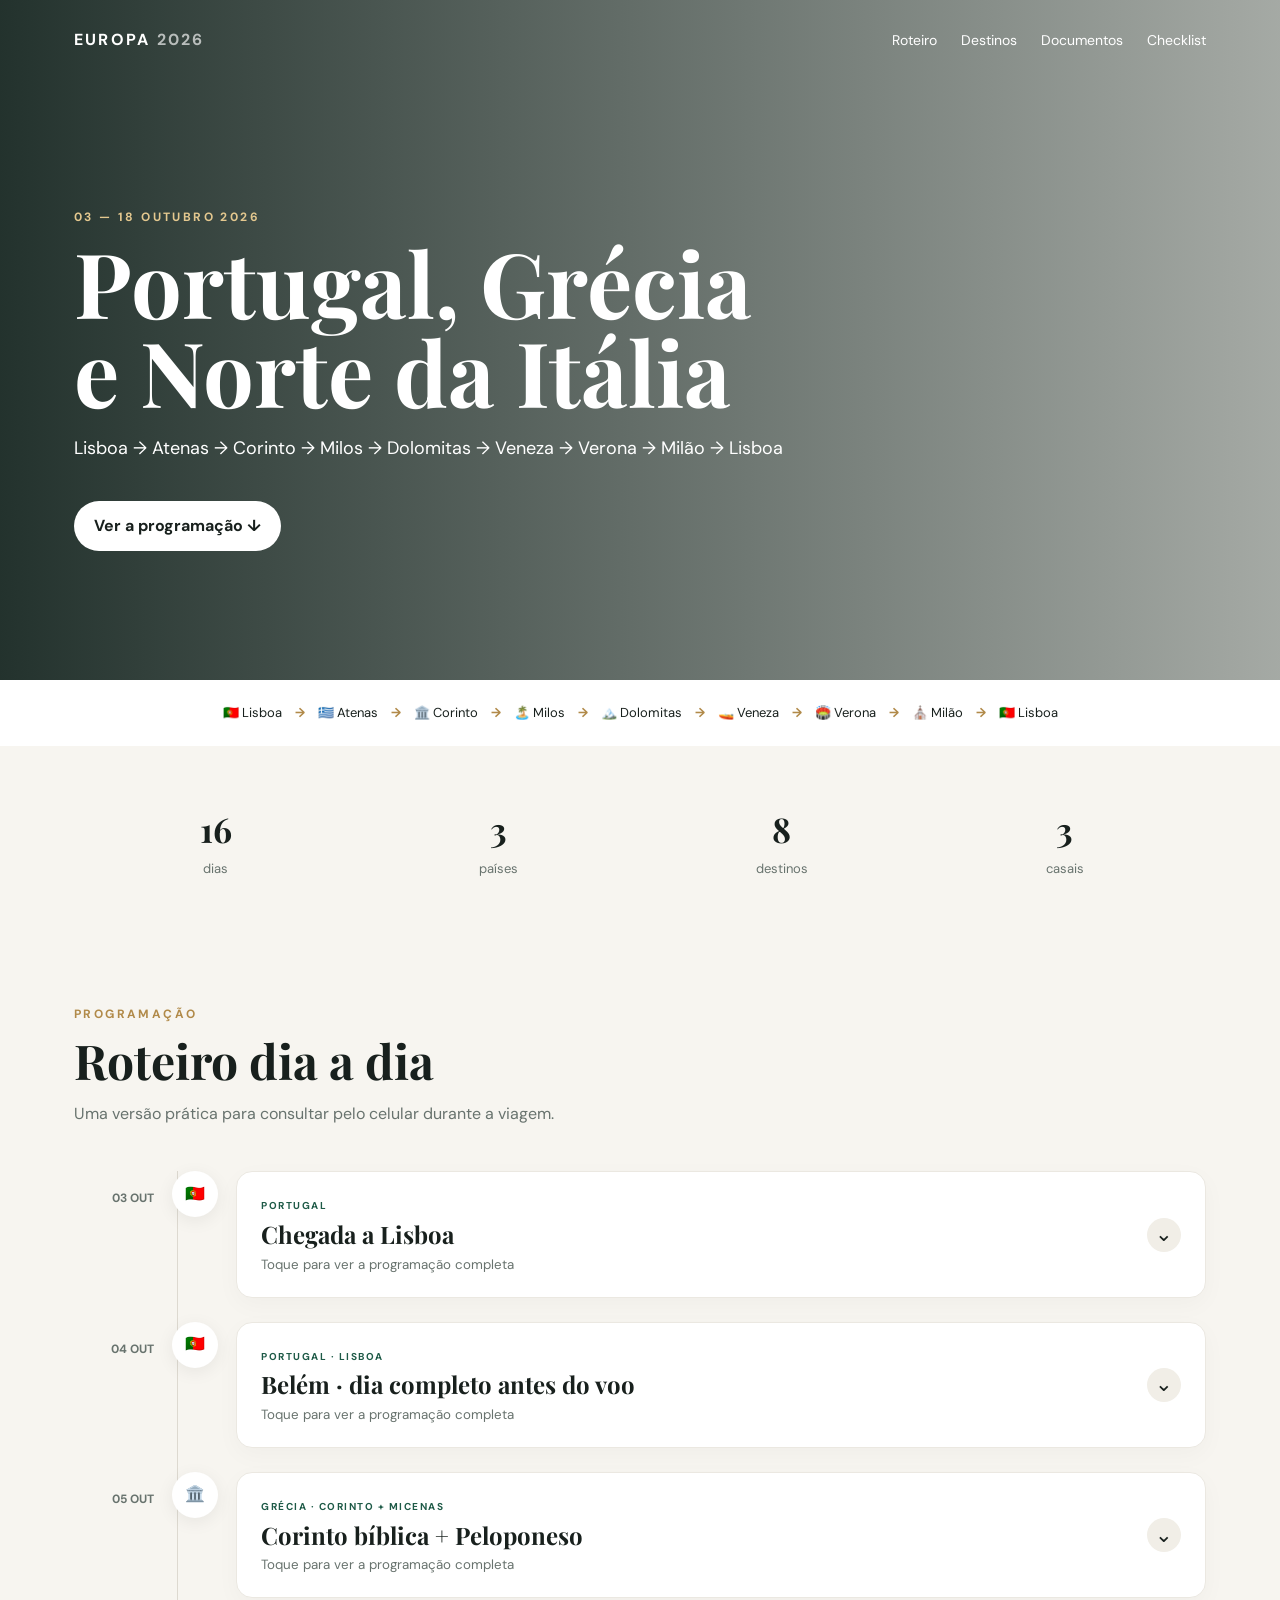
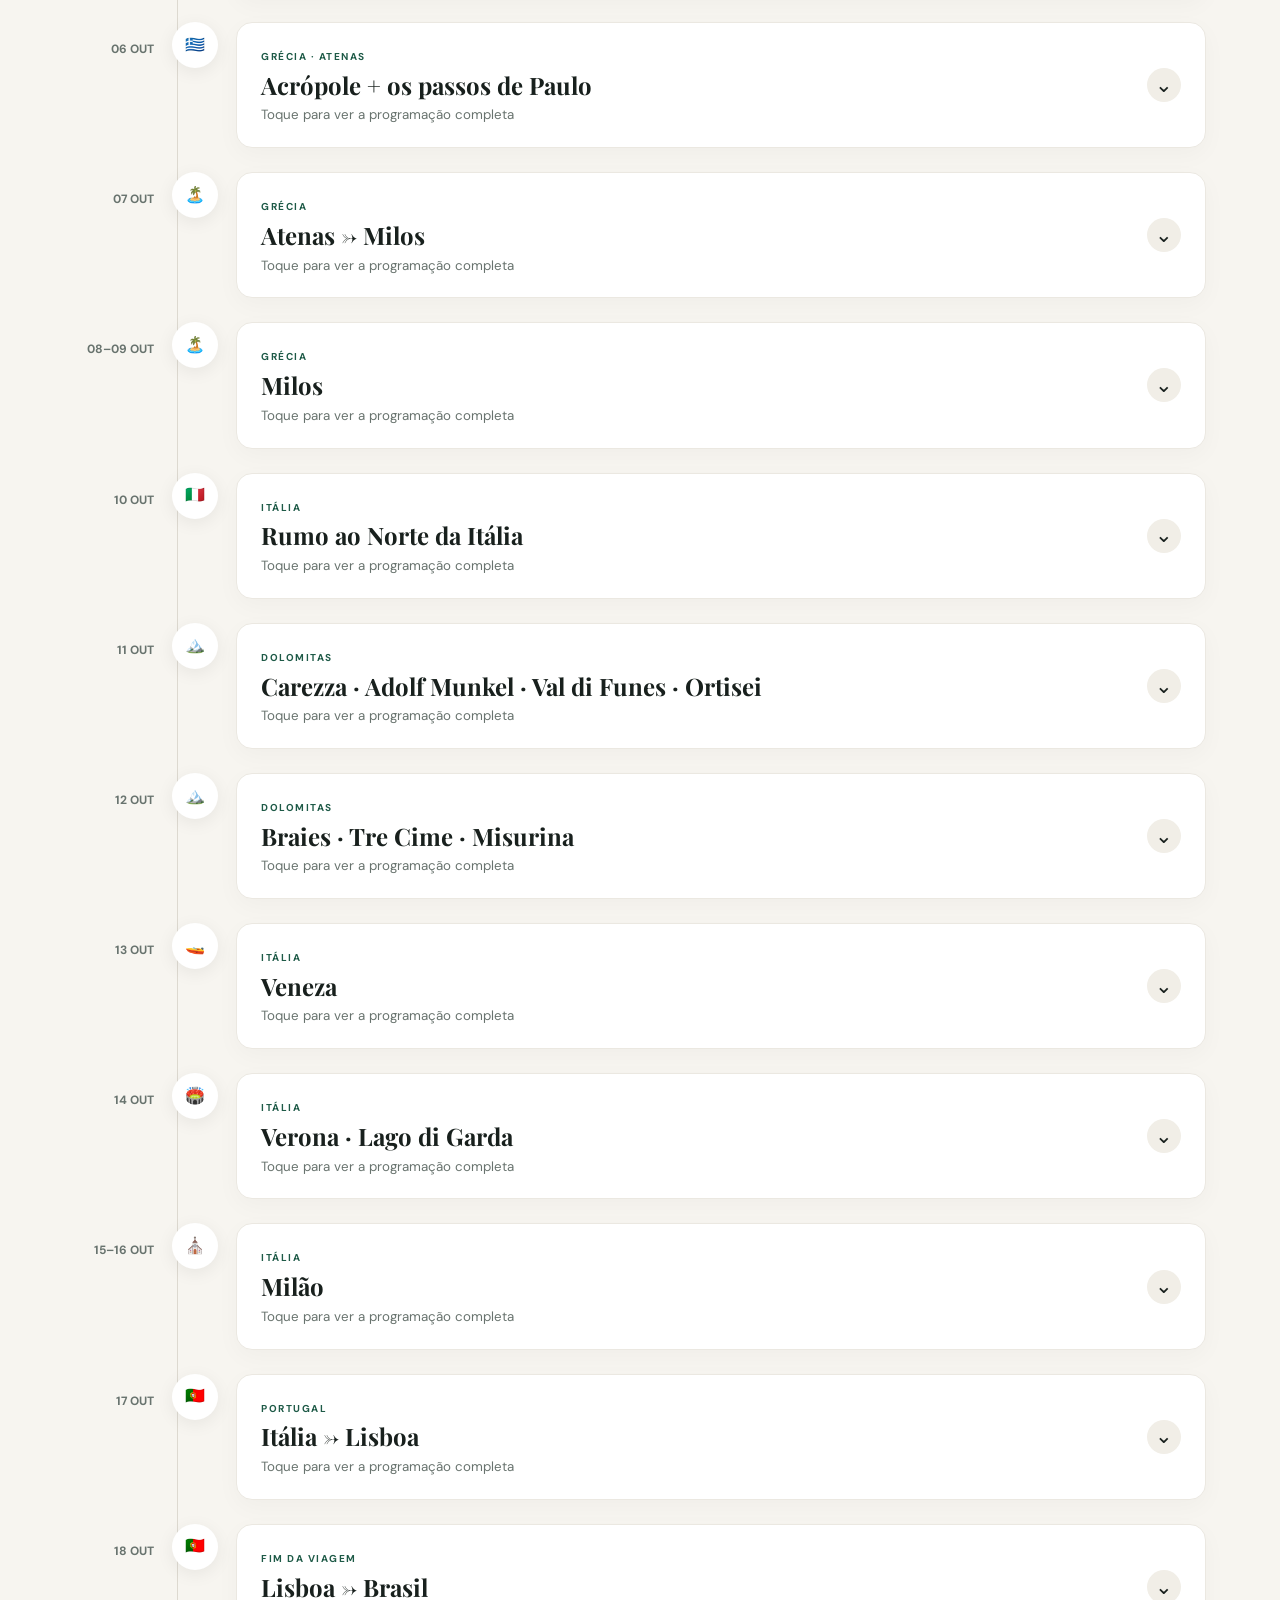
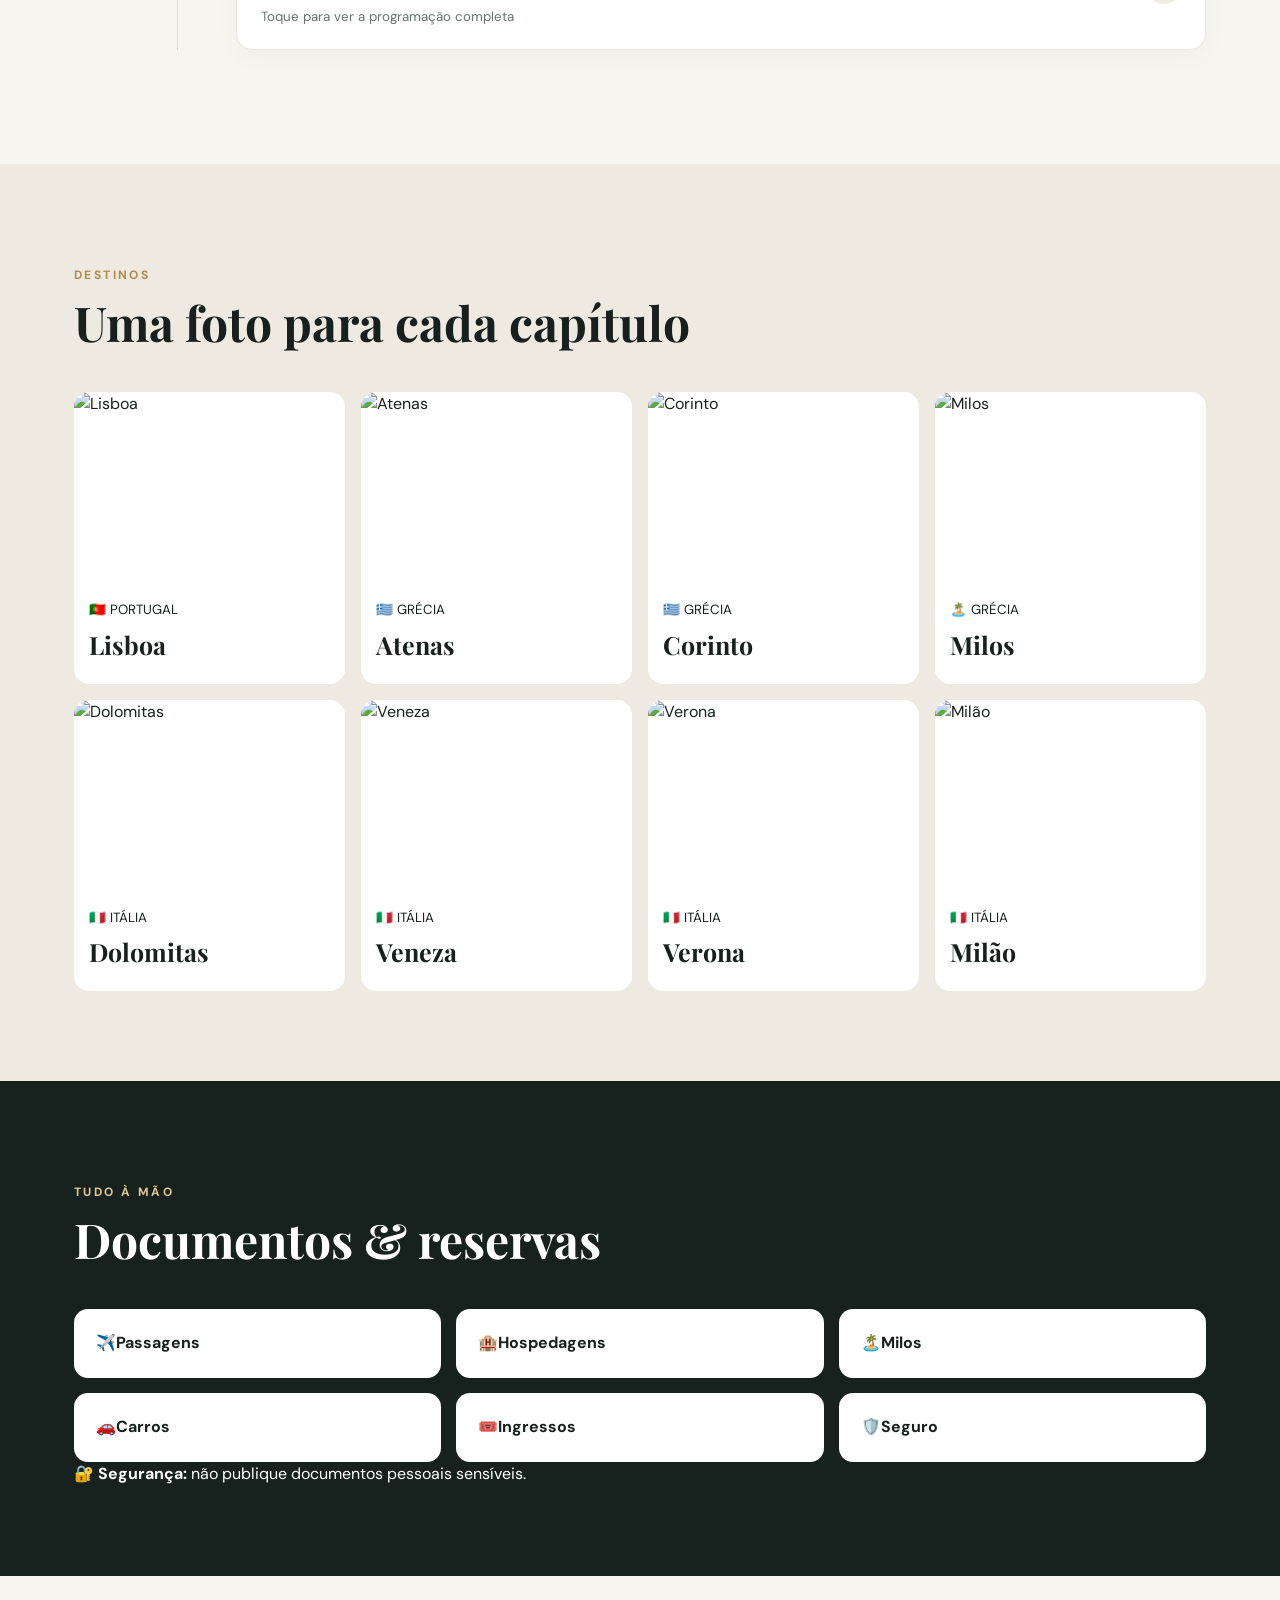
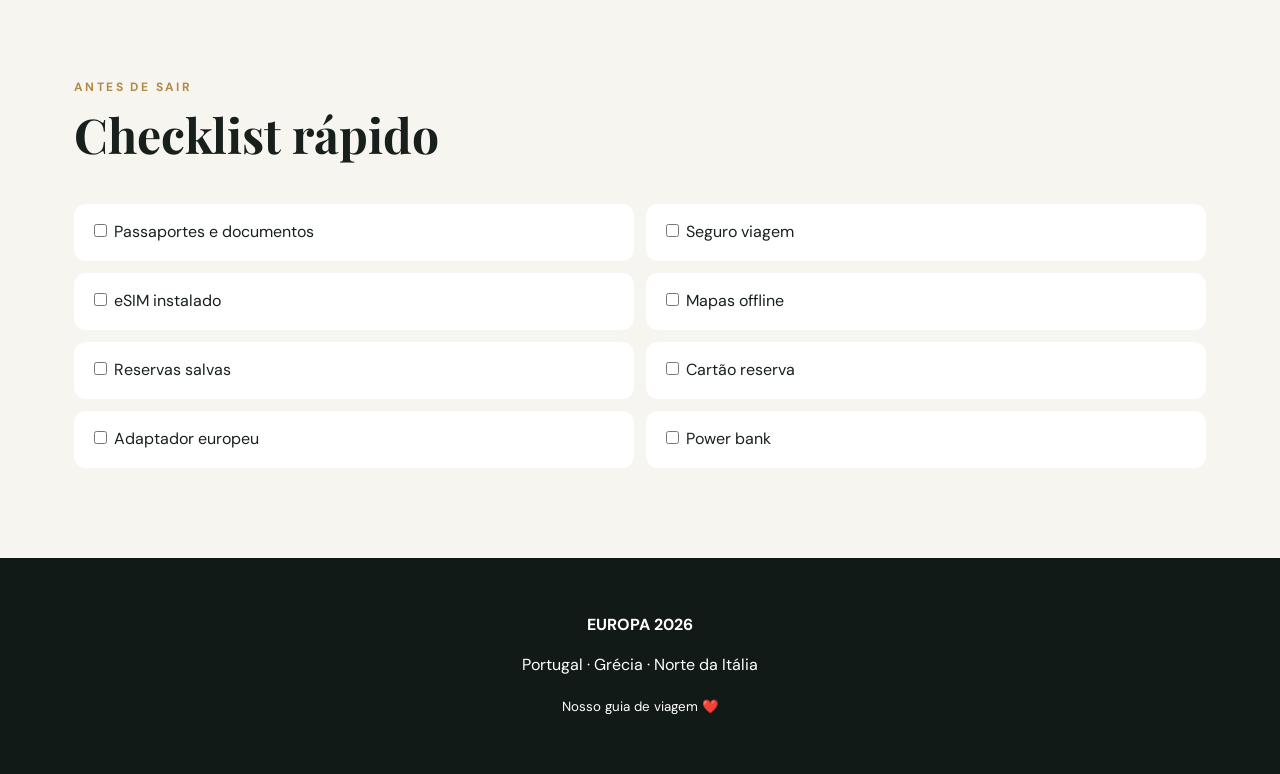
==== v12/index.html @ 09fe077c "Publica v12 com fotos, Maps e rota curta Geisler Alm" ====
<!doctype html><html lang="pt-BR"><head><meta charset="utf-8" /><meta name="viewport" content="width=device-width, initial-scale=1" /><meta name="theme-color" content="#0f2f27" /><meta name="description" content="Portal da viagem Europa 2026 — Lisboa, Atenas, Corinto, Milos, Dolomitas, Veneza, Verona e Milão." /><title>Europa 2026 — Nossa Viagem</title><link rel="stylesheet" href="style.css?v=10" /><style>@media(max-width:800px){#roteiro .timeline{display:block!important}#roteiro .timeline:before{display:none!important}#roteiro .day{display:block!important;width:100%!important;max-width:100%!important;margin:0 0 14px!important}#roteiro .day>time,#roteiro .day>.marker{display:none!important}#roteiro .collapsible-day{display:block!important;width:100%!important;max-width:100%!important;min-width:0!important;margin:0!important}#roteiro .collapsible-day summary{display:flex!important;width:100%!important;padding:16px!important;box-sizing:border-box!important}#roteiro .summary-text{width:calc(100% - 42px)!important;min-width:0!important}#roteiro .summary-text h3{white-space:normal!important;word-break:normal!important;overflow-wrap:break-word!important;font-size:21px!important;line-height:1.18!important}#roteiro .summary-text small{white-space:normal!important;display:block!important}#roteiro.section{padding-left:14px!important;padding-right:14px!important}.wrap{width:100%!important;max-width:100%!important}}</style></head><body><header class="hero" id="topo"><nav class="nav wrap"><a class="brand" href="#topo">EUROPA <span>2026</span></a><div class="nav-links"><a href="#roteiro">Roteiro</a><a href="#destinos">Destinos</a><a href="#documentos">Documentos</a><a href="#checklist">Checklist</a></div></nav><div class="hero-overlay"></div><div class="hero-content wrap"><p class="eyebrow light">03 — 18 OUTUBRO 2026</p><h1>Portugal, Grécia<br>e Norte da Itália</h1><p class="hero-sub">Lisboa → Atenas → Corinto → Milos → Dolomitas → Veneza → Verona → Milão → Lisboa</p><a class="primary" href="#roteiro">Ver a programação ↓</a></div></header><main><section class="route-strip" aria-label="Rota da viagem"><div class="route-inner"><span>🇵🇹 Lisboa</span><b>→</b><span>🇬🇷 Atenas</span><b>→</b><span>🏛️ Corinto</span><b>→</b><span>🏝️ Milos</span><b>→</b><span>🏔️ Dolomitas</span><b>→</b><span>🚤 Veneza</span><b>→</b><span>🏟️ Verona</span><b>→</b><span>⛪ Milão</span><b>→</b><span>🇵🇹 Lisboa</span></div></section><section class="stats wrap"><div><strong>16</strong><span>dias</span></div><div><strong>3</strong><span>países</span></div><div><strong>8</strong><span>destinos</span></div><div><strong>3</strong><span>casais</span></div></section><section id="roteiro" class="section wrap"><div class="section-head"><p class="eyebrow">PROGRAMAÇÃO</p><h2>Roteiro dia a dia</h2><p>Uma versão prática para consultar pelo celular durante a viagem.</p></div><div class="timeline"><article class="day"><time>03 OUT</time><div class="marker">🇵🇹</div><details class="day-card collapsible-day"><summary><div class="summary-text"><span>PORTUGAL</span><h3>Chegada a Lisboa</h3><small>Toque para ver a programação completa</small></div><div class="summary-chevron">⌄</div></summary><div class="day-content"><p>✈️ Chegada às 20:30 · 🏠 hospedagem em Loures · noite tranquila.</p><div class="chips"><em>Loures</em><em>Chegada</em></div></div></details></article><article class="day"><time>04 OUT</time><div class="marker">🇵🇹</div><details class="day-card collapsible-day"><summary><div class="summary-text"><span>PORTUGAL · LISBOA</span><h3>Belém · dia completo antes do voo</h3><small>Toque para ver a programação completa</small></div><div class="summary-chevron">⌄</div></summary><div class="day-content"><p class="day-intro">Um dia tranquilo por Belém, com boa comida, caminhada pelo Tejo e retorno a Loures com folga antes do voo para Atenas às <strong>21:30</strong>.</p><div class="schedule"><div class="schedule-item"><b>08h30 — 🚗 Loures → Belém</b><p>Saída tranquila do hotel.</p></div><div class="schedule-item"><b>09h15 — ☕ Pastéis de Belém</b><p>Café da manhã com o famoso pastel de Belém. Não exagerem para deixar espaço para o almoço! 😄</p><a class="map-btn" href="https://maps.app.goo.gl/MrrfxBd3vt2nMQbP9" target="_blank">📍 Abrir no Maps</a></div><div class="schedule-item"><b>10h00 — ⛪ Mosteiro dos Jerónimos</b><p>Visita à igreja e, se quiserem, ao claustro.</p><a class="map-btn" href="https://maps.app.goo.gl/PPtF7pVJ6VGMYMra6" target="_blank">📍 Abrir no Maps</a></div><div class="schedule-item"><b>11h15 — 🚶 Passeio por Belém</b><p>Praça do Império → Centro Cultural de Belém → caminhada em direção ao Tejo.</p><a class="map-btn" href="https://maps.app.goo.gl/ijSZwbs86RhZ4Jdt9" target="_blank">📍 Abrir no Maps</a></div><div class="schedule-item"><b>12h00 — 🗿 Padrão dos Descobrimentos</b><p>Fotos e passeio pela margem do Tejo.</p><a class="map-btn" href="https://maps.app.goo.gl/q1ven7t8cXvbeZFx9" target="_blank">📍 Abrir no Maps</a></div><div class="schedule-item"><b>12h30 — 🌊 Caminhada até a Torre de Belém</b><p>Um dos trechos mais bonitos do passeio.</p><a class="map-btn" href="https://maps.app.goo.gl/e1GEWjSSbDfSBv116" target="_blank">📍 Abrir no Maps</a></div><div class="schedule-item"><b>13h00 — 🏰 Torre de Belém</b><p>Fotos e tempo para apreciar o local. Sem necessidade de entrar, para manter o dia tranquilo.</p><a class="map-btn" href="https://maps.app.goo.gl/42vwfdriCvA31zaZ6" target="_blank">📍 Abrir no Maps</a></div><div class="schedule-item food"><b>13h30 — 🍽️ Almoço</b><p>⭐ <strong>O Prado</strong> — escolha principal. Alternativa: <strong>Cais de Belém</strong>.</p><p>🍴 Bacalhau à Brás ⭐⭐⭐⭐⭐ · bacalhau à lagareiro · polvo à lagareiro · arroz de polvo · bife à portuguesa.</p><a class="map-btn" href="https://maps.app.goo.gl/qjNNmn5J5gtXj6Wq7" target="_blank">📍 O Prado</a> <a class="map-btn" href="https://maps.app.goo.gl/qoYARxgj7AjC4Y1k8" target="_blank">📍 Cais de Belém</a></div><div class="schedule-item"><b>15h00 — ☕ Tarde sem pressa</b><p>Caminhar pela região, tomar um café e aproveitar o Tejo.</p></div><div class="schedule-item"><b>16h00 — 🍮 Último pastel de nata</b><p>Hora da competição 😂: Pastéis de Belém × Manteigaria.</p><a class="map-btn" href="https://maps.app.goo.gl/J6kvxFEnUDyoNfmu5" target="_blank">📍 Abrir no Maps</a></div><div class="schedule-item"><b>16h30–17h00 — 🚗 Retorno a Loures</b><p>Pegar as malas e seguir para o aeroporto.</p></div><div class="schedule-item flight"><b>18h30–19h00 — ✈️ Aeroporto de Lisboa</b><p>Chegada com boa margem para o voo das <strong>21h30</strong>.</p></div></div><div class="day-summary"><b>❤️ Resumo</b><p>Pastel de Belém → Jerónimos → Padrão → Tejo → Torre → almoço → pastel de nata → aeroporto.</p></div></div></details></article><article class="day"><time>05 OUT</time><div class="marker">🇬🇷</div><details class="day-card collapsible-day"><summary><div class="summary-text"><span>GRÉCIA · ATENAS</span><h3>Acrópole + os passos de Paulo</h3><small>Toque para ver a programação completa</small></div><div class="summary-chevron">⌄</div></summary><div class="day-content"><p class="day-intro">Um dia dedicado à Atenas clássica e ao relato de Atos 17, terminando com o pôr do sol diante da Acrópole.</p><div class="schedule"><div class="schedule-item"><b>07:15 — 🚇 Saída de Betel/Pireu</b><p>Metrô → região da Acrópole.</p></div><div class="schedule-item hero-stop"><b>08:15–10:30 — 🏛️ Acrópole</b><p>Partenon · Erecteion · Cariátides.</p><p class="verse">📖 <strong>Atos 17:16</strong></p><a class="map-btn" href="https://maps.app.goo.gl/fSN8H3WXGGBXBkAc8" target="_blank">📍 Abrir no Maps</a></div><div class="schedule-item"><b>10:30–10:45 — 🚶 Acrópole → Museu</b></div><div class="schedule-item hero-stop"><b>10:45–12:30 — 🏺 Museu da Acrópole</b><p class="verse">📖 <strong>Atos 17:22-23</strong> — “Ao Deus Desconhecido”.</p><a class="map-btn" href="https://maps.app.goo.gl/c2w6uTshSueK44Bd7" target="_blank">📍 Abrir no Maps</a></div><div class="schedule-item food"><b>12:30–13:30 — 🍽️ Taverna Saita</b><p>📍 Kidathineon 21, Plaka · 💰 ≈ €8–15/pessoa · ⭐ bakaliaros skordalia ou keftedakia.</p><a class="map-btn" href="https://maps.app.goo.gl/xUa8sntKoBu16hUw9" target="_blank">📍 Abrir no Maps</a></div><div class="schedule-item"><b>13:30–14:00 — 🚶 Plaka → Ágora</b></div><div class="schedule-item hero-stop"><b>14:00–15:30 — 🏛️ Ágora Antiga</b><p class="verse">📖 <strong>Atos 17:17-18</strong></p><a class="map-btn" href="https://maps.app.goo.gl/zJXC6Fjh9rosphuE7" target="_blank">📍 Abrir no Maps</a></div><div class="schedule-item"><b>15:30–16:00 — 🚶 Ágora → Areópago</b></div><div class="schedule-item hero-stop"><b>16:00–16:45 — ⛰️ Areópago</b><p class="verse">📖 <strong>Atos 17:19-31</strong> · ⭐ especialmente Atos 17:22-28.</p><a class="map-btn" href="https://maps.app.goo.gl/vw49xkEyjZzoosNL8" target="_blank">📍 Abrir no Maps</a></div><div class="schedule-item"><b>16:45–18:00 — 🏘️ Plaka + Monastiraki</b><p>Praça · Flea Market · Biblioteca de Adriano por fora · gyros/souvlaki · café ou sorvete.</p></div><div class="schedule-item sunset"><b>18:00–19:30 — 🌅 Couleur Locale</b><p>Entrada gratuita · vista da Acrópole · chegar cedo.</p><p class="verse">📖 <strong>Atos 17:32-34</strong></p><a class="map-btn" href="https://maps.app.goo.gl/K2aATqajgHn3WyDA6" target="_blank">📍 Abrir no Maps</a></div><div class="schedule-item flight"><b>20:15 — 🚇 Retorno para Betel/Pireu</b></div></div><div class="day-summary"><b>❤️ Resumo</b><p>Acrópole → Museu → Plaka → Ágora → Areópago → Monastiraki → rooftop.</p></div></div></details></article><article class="day"><time>06 OUT</time><div class="marker">🏛️</div><details class="day-card collapsible-day"><summary><div class="summary-text"><span>GRÉCIA · CORINTO + MICENAS</span><h3>Corinto bíblica + Peloponeso</h3><small>Toque para ver a programação completa</small></div><div class="summary-chevron">⌄</div></summary><div class="day-content"><p class="day-intro">Começo cedo no aeroporto, Corinto como prioridade, Micenas e fim de tarde em Atenas.</p><div class="schedule"><div class="schedule-item flight"><b>05:00 — ✈️ Aeroporto de Atenas</b><p>Retirar carro e seguir pela A8.</p></div><div class="schedule-item"><b>06:15–06:35 — 🌅 Kinetta Beach</b><p>Caminhada rápida e fotos.</p><a class="map-btn" href="https://maps.app.goo.gl/6ZeGsqG6gD4Dwgyp9" target="_blank">📍 Abrir no Maps</a></div><div class="schedule-item food"><b>06:45–07:05 — ☕ J&amp;J Bakery</b><p>⭐ 4,8/5 · €1–5 · café e pastelaria grega.</p><a class="map-btn" href="https://maps.app.goo.gl/vGgoyh3DhMUK7fuU9" target="_blank">📍 Abrir no Maps</a></div><div class="schedule-item"><b>07:30–07:50 — 🌉 Canal de Corinto</b><p>Mirante e fotos.</p><a class="map-btn" href="https://maps.app.goo.gl/w3nFMFkanXHCbbDd8" target="_blank">📍 Abrir no Maps</a></div><div class="schedule-item hero-stop"><b>08:00–10:30 — 🏛️ Antiga Corinto</b><p>Templo de Apolo · Lechaion Road · Bema · Museu.</p><p class="verse">📖 <strong>Atos 18:1-18</strong> · Bema: Atos 18:12-17.</p><a class="map-btn" href="https://maps.app.goo.gl/bwsMNry2WKKXq9bo9" target="_blank">📍 Abrir no Maps</a></div><div class="schedule-item"><b>10:30 — 🚗 Saída para Micenas</b></div><div class="schedule-item hero-stop"><b>11:15–12:45 — 🦁 Micenas</b><p>Porta dos Leões · Cidadela · Túmulo de Agamenon.</p><a class="map-btn" href="https://maps.app.goo.gl/QedCBcjVAKAScE75A" target="_blank">📍 Abrir no Maps</a></div><div class="schedule-item food"><b>13:30–14:30 — 🍽️ Tavernaki Tou Gamprou</b><p>Souvlaki + salada grega · Lamb &amp; Rice · Tzatziki + pita.</p><p class="verse">📖 <strong>1 Coríntios 13</strong></p><a class="map-btn" href="https://maps.app.goo.gl/uXHM7MeCCQgiRZCn9" target="_blank">📍 Abrir no Maps</a></div><div class="schedule-item"><b>14:30 — 🚗 Saída para Atenas</b></div><div class="schedule-item rest"><b>16:00 — 🏨 Check-in + descanso</b><p>Banho e descanso de 1h30–2h.</p></div><div class="schedule-item"><b>18:30 — 🏛️ Monastiraki / Plaka</b></div><div class="schedule-item sunset"><b>19:00–20:00 — 🌅 Couleur Locale</b><p>Vista da Acrópole e pôr do sol.</p><a class="map-btn" href="https://maps.app.goo.gl/K2aATqajgHn3WyDA6" target="_blank">📍 Abrir no Maps</a></div><div class="schedule-item"><b>20:00+ — 🍽️ Jantar</b><p>Depois, Acrópole iluminada.</p></div></div><div class="bible-box"><b>📖 Leituras</b><p>No carro: Atos 18 · Corinto: Atos 18:9-17 · Templo de Apolo: 1 Coríntios 8:4-6 · Almoço: 1 Coríntios 13 · À noite: 2 Coríntios 4:7-18.</p></div></div></details></article><article class="day"><time>07 OUT</time><div class="marker">🏝️</div><details class="day-card collapsible-day"><summary><div class="summary-text"><span>GRÉCIA</span><h3>Atenas → Milos</h3><small>Toque para ver a programação completa</small></div><div class="summary-chevron">⌄</div></summary><div class="day-content"><p>🧳 saída de Betel até 13:00 · ✈️ voo para Milos às 16:45.</p></div></details></article><article class="day"><time>08–09 OUT</time><div class="marker">🏝️</div><details class="day-card collapsible-day"><summary><div class="summary-text"><span>GRÉCIA</span><h3>Milos</h3><small>Toque para ver a programação completa</small></div><div class="summary-chevron">⌄</div></summary><div class="day-content"><p>🚤 passeio de barco · 🏖️ praias · 📸 paisagens vulcânicas · 🌅 pôr do sol.</p></div></details></article><article class="day"><time>10 OUT</time><div class="marker">🇮🇹</div><details class="day-card collapsible-day"><summary><div class="summary-text"><span>ITÁLIA</span><h3>Rumo ao Norte da Itália</h3><small>Toque para ver a programação completa</small></div><div class="summary-chevron">⌄</div></summary><div class="day-content"><p>✈️ chegada à região de Veneza/Treviso à noite · 🚗 carro.</p></div></details></article><article class="day"><time>11 OUT</time><div class="marker">🏔️</div><details class="day-card collapsible-day"><summary><div class="summary-text"><span>DOLOMITAS</span><h3>Carezza · Val di Funes</h3><small>Toque para ver a programação completa</small></div><div class="summary-chevron">⌄</div></summary><div class="day-content"><p>💎 Lago di Carezza · ⛪ Santa Maddalena · 🏔️ Val di Funes · San Sigismondo.</p></div></details></article><article class="day"><time>12 OUT</time><div class="marker">🏔️</div><details class="day-card collapsible-day"><summary><div class="summary-text"><span>DOLOMITAS</span><h3>Braies · Tre Cime · Misurina</h3><small>Toque para ver a programação completa</small></div><div class="summary-chevron">⌄</div></summary><div class="day-content"><p>💎 Lago di Braies · 🥾 Tre Cime · 🌊 Misurina · 🍝 Cortina.</p></div></details></article><article class="day"><time>13 OUT</time><div class="marker">🚤</div><details class="day-card collapsible-day"><summary><div class="summary-text"><span>ITÁLIA</span><h3>Veneza</h3><small>Toque para ver a programação completa</small></div><div class="summary-chevron">⌄</div></summary><div class="day-content"><p>🚤 Canais · Praça de São Marcos · Ponte de Rialto.</p></div></details></article><article class="day"><time>14 OUT</time><div class="marker">🏟️</div><details class="day-card collapsible-day"><summary><div class="summary-text"><span>ITÁLIA</span><h3>Verona · Lago di Garda</h3><small>Toque para ver a programação completa</small></div><div class="summary-chevron">⌄</div></summary><div class="day-content"><p>🏟️ Verona · 🌊 Lago di Garda · Medole.</p></div></details></article><article class="day"><time>15–16 OUT</time><div class="marker">⛪</div><details class="day-card collapsible-day"><summary><div class="summary-text"><span>ITÁLIA</span><h3>Milão</h3><small>Toque para ver a programação completa</small></div><div class="summary-chevron">⌄</div></summary><div class="day-content"><p>⛪ Duomo · 🛍️ Galleria Vittorio Emanuele II · centro histórico.</p></div></details></article><article class="day"><time>17 OUT</time><div class="marker">🇵🇹</div><details class="day-card collapsible-day"><summary><div class="summary-text"><span>PORTUGAL</span><h3>Itália → Lisboa</h3><small>Toque para ver a programação completa</small></div><div class="summary-chevron">⌄</div></summary><div class="day-content"><p>✈️ voo de retorno a Lisboa.</p></div></details></article><article class="day"><time>18 OUT</time><div class="marker">🇵🇹</div><details class="day-card collapsible-day"><summary><div class="summary-text"><span>FIM DA VIAGEM</span><h3>Lisboa → Brasil</h3><small>Toque para ver a programação completa</small></div><div class="summary-chevron">⌄</div></summary><div class="day-content"><p>☕ últimas horas · ✈️ voo às 23:30.</p></div></details></article></div></section><section id="destinos" class="destinations"><div class="wrap section"><div class="section-head compact"><p class="eyebrow">DESTINOS</p><h2>Uma foto para cada capítulo</h2></div><div class="destination-grid"><article class="destination"><img src="https://images.unsplash.com/photo-1555881400-74d7acaacd8b?auto=format&fit=crop&w=1600&q=85" alt="Lisboa"><div><small>🇵🇹 PORTUGAL</small><h3>Lisboa</h3></div></article><article class="destination"><img src="https://images.unsplash.com/photo-1603565816030-6b389eeb23cb?auto=format&fit=crop&w=1600&q=85" alt="Atenas"><div><small>🇬🇷 GRÉCIA</small><h3>Atenas</h3></div></article><article class="destination"><img src="https://images.unsplash.com/photo-1564507592333-c60657eea523?auto=format&fit=crop&w=1600&q=85" alt="Corinto"><div><small>🇬🇷 GRÉCIA</small><h3>Corinto</h3></div></article><article class="destination"><img src="https://images.unsplash.com/photo-1601581875309-fafbf2d3ed3a?auto=format&fit=crop&w=1600&q=85" alt="Milos"><div><small>🏝️ GRÉCIA</small><h3>Milos</h3></div></article><article class="destination"><img src="https://images.unsplash.com/photo-1464278533981-50106e6176b1?auto=format&fit=crop&w=1600&q=85" alt="Dolomitas"><div><small>🇮🇹 ITÁLIA</small><h3>Dolomitas</h3></div></article><article class="destination"><img src="https://images.unsplash.com/photo-1523906834658-6e24ef2386f9?auto=format&fit=crop&w=1600&q=85" alt="Veneza"><div><small>🇮🇹 ITÁLIA</small><h3>Veneza</h3></div></article><article class="destination"><img src="https://images.unsplash.com/photo-1534445867742-43195f401b6c?auto=format&fit=crop&w=1600&q=85" alt="Verona"><div><small>🇮🇹 ITÁLIA</small><h3>Verona</h3></div></article><article class="destination"><img src="https://images.unsplash.com/photo-1520175480921-4edfa2983e0f?auto=format&fit=crop&w=1600&q=85" alt="Milão"><div><small>🇮🇹 ITÁLIA</small><h3>Milão</h3></div></article></div></div></section><section id="documentos" class="docs-section"><div class="wrap section"><div class="section-head inverse"><p class="eyebrow light">TUDO À MÃO</p><h2>Documentos & reservas</h2></div><div class="docs-grid"><a><span>✈️</span><b>Passagens</b></a><a><span>🏨</span><b>Hospedagens</b></a><a><span>🏝️</span><b>Milos</b></a><a><span>🚗</span><b>Carros</b></a><a><span>🎟️</span><b>Ingressos</b></a><a><span>🛡️</span><b>Seguro</b></a></div><div class="warning"><b>🔐 Segurança:</b> não publique documentos pessoais sensíveis.</div></div></section><section id="checklist" class="section wrap"><div class="section-head compact"><p class="eyebrow">ANTES DE SAIR</p><h2>Checklist rápido</h2></div><div class="check-grid"><label><input type="checkbox"> Passaportes e documentos</label><label><input type="checkbox"> Seguro viagem</label><label><input type="checkbox"> eSIM instalado</label><label><input type="checkbox"> Mapas offline</label><label><input type="checkbox"> Reservas salvas</label><label><input type="checkbox"> Cartão reserva</label><label><input type="checkbox"> Adaptador europeu</label><label><input type="checkbox"> Power bank</label></div></section></main><footer><div class="wrap"><b>EUROPA <span>2026</span></b><p>Portugal · Grécia · Norte da Itália</p><small>Nosso guia de viagem ❤️</small></div></footer><script src="script.js?v=10"></script></body></html>
---- v12/style.css ----
@import url('https://fonts.googleapis.com/css2?family=DM+Sans:wght@400;500;600;700&family=Playfair+Display:wght@600;700&display=swap');:root{--ink:#18201d;--muted:#68736e;--paper:#f7f5f0;--card:#fff;--line:#ddd9d0;--accent:#1e5a47;--green2:#1e5a47;--gold:#b18a49;--dark:#17221e}*{box-sizing:border-box}html{scroll-behavior:smooth}body{margin:0;background:var(--paper);color:var(--ink);font-family:'DM Sans',sans-serif;line-height:1.55;overflow-x:hidden}a{text-decoration:none;color:inherit}.wrap{max-width:1180px;margin:auto}.hero{min-height:680px;color:#fff;background:linear-gradient(90deg,rgba(12,29,24,.9),rgba(12,29,24,.35)),url('https://images.unsplash.com/photo-1555881400-74d7acaacd8b?auto=format&fit=crop&w=2200&q=85') center/cover;position:relative}.nav{padding:28px 24px;display:flex;justify-content:space-between;align-items:center}.brand{font-weight:700;letter-spacing:.14em}.brand span{opacity:.65}.nav-links{display:flex;gap:24px;font-size:14px}.hero-content{padding:115px 24px}.eyebrow{letter-spacing:.2em;font-size:12px;font-weight:700;color:var(--gold)}.light{color:#e4c88f}.hero h1{font-family:'Playfair Display',serif;font-size:clamp(52px,8vw,90px);line-height:.98;margin:12px 0 20px}.hero-sub{font-size:18px}.primary{display:inline-block;margin-top:20px;background:#fff;color:var(--ink);padding:13px 20px;border-radius:999px;font-weight:700}.route-strip{background:#fff;padding:23px 18px;overflow-x:auto;white-space:nowrap}.route-inner{display:flex;justify-content:center;gap:13px;align-items:center;font-size:13px;width:max-content;min-width:100%}.route-inner b{color:var(--gold)}.stats{margin-top:35px;padding:0 24px;display:grid;grid-template-columns:repeat(4,1fr);text-align:center}.stats div{padding:22px}.stats strong{display:block;font-family:'Playfair Display';font-size:34px}.stats span{color:var(--muted);font-size:13px}.section{padding:90px 24px}.section-head{max-width:720px;margin-bottom:45px}.section-head h2{font-family:'Playfair Display';font-size:48px;line-height:1.05;margin:6px 0 10px}.section-head>p:last-child{color:var(--muted)}.timeline{position:relative}.timeline:before{content:'';position:absolute;left:103px;top:0;bottom:0;width:1px;background:var(--line)}.day{display:grid;grid-template-columns:80px 46px minmax(0,1fr);gap:18px;margin-bottom:24px;align-items:start}.day time{text-align:right;font-size:12px;font-weight:700;color:var(--muted);padding-top:18px}.marker{width:46px;height:46px;background:#fff;border-radius:50%;display:grid;place-items:center;position:relative;z-index:1;box-shadow:0 4px 18px #0001}.collapsible-day{background:#fff;border:1px solid #ebe8e1;border-radius:16px;box-shadow:0 7px 25px #00000008;overflow:hidden;min-width:0}.collapsible-day summary{list-style:none;cursor:pointer;display:flex;align-items:center;justify-content:space-between;gap:16px;padding:20px 24px}.collapsible-day summary::-webkit-details-marker{display:none}.summary-text{min-width:0}.summary-text span{font-size:10px;font-weight:700;letter-spacing:.15em;color:var(--accent)}.summary-text h3{font-family:'Playfair Display',serif;font-size:24px;line-height:1.15;margin:4px 0 3px}.summary-text small{color:var(--muted)}.summary-chevron{width:34px;height:34px;border-radius:50%;background:#f1eee7;display:grid;place-items:center;font-size:21px;flex:0 0 auto}.collapsible-day[open] .summary-chevron{transform:rotate(180deg)}.day-content{padding:0 24px 22px;border-top:1px solid var(--line)}.schedule{margin-top:20px;border-top:1px solid var(--line)}.schedule-item{padding:15px 0;border-bottom:1px solid var(--line)}.schedule-item b{font-size:14px}.schedule-item p{margin:5px 0 0;font-size:13px}.map-btn{display:inline-flex;margin-top:10px;padding:9px 12px;border:1px solid #bfd2c9;border-radius:999px;color:var(--green2);background:#f2f8f5;font-size:11px;font-weight:800}.food,.sunset,.flight,.rest{margin:0 -10px;padding:15px 10px;border-radius:10px}.food,.sunset{background:#faf7ef}.flight{background:#eef6f1}.rest{background:#f4f3f0}.hero-stop{border-left:3px solid var(--green2);padding-left:12px}.verse{color:#57665f;font-style:italic}.day-summary,.bible-box{margin-top:18px;padding:14px 16px;font-size:13px}.day-summary{background:#f3eee4;border-left:3px solid var(--gold)}.bible-box{background:#eef5f1;border-left:3px solid var(--green2)}.chips{display:flex;gap:8px;flex-wrap:wrap;margin-top:15px}.chips em{font-style:normal;background:#f1eee7;padding:5px 9px;border-radius:999px;font-size:11px}.destinations{background:#eeeae2}.destination-grid{display:grid;grid-template-columns:repeat(4,1fr);gap:16px}.destination{background:#fff;border-radius:15px;overflow:hidden}.destination img{width:100%;height:190px;object-fit:cover;display:block}.destination div{padding:15px}.destination h3{font-family:'Playfair Display';font-size:25px;margin:4px 0}.docs-section{background:var(--dark);color:#fff}.docs-grid{display:grid;grid-template-columns:repeat(3,1fr);gap:15px}.docs-grid a{background:#fff;color:var(--ink);border-radius:14px;padding:22px}.check-grid{display:grid;grid-template-columns:repeat(2,1fr);gap:12px}.check-grid label{background:#fff;padding:16px;border-radius:12px}footer{background:#111a17;color:#fff;text-align:center;padding:55px 24px}
@media(max-width:800px){.nav{padding:20px 18px}.nav-links{display:none}.hero{min-height:540px}.hero-content{padding:75px 18px 65px}.hero h1{font-size:46px}.hero-sub{font-size:16px}.route-strip{padding:15px 12px}.route-inner{justify-content:flex-start;font-size:12px}.stats{grid-template-columns:repeat(2,1fr);padding:0 12px}.section{padding:52px 16px}.section-head{margin-bottom:28px}.section-head h2{font-size:36px}.timeline{padding:0}.timeline:before{display:none}.day{display:block;width:100%;margin:0 0 14px}.day time{display:none}.marker{display:none}.collapsible-day{display:block;width:100%;max-width:100%;border-radius:14px}.collapsible-day summary{width:100%;padding:16px;gap:10px}.summary-text{width:calc(100% - 40px)}.summary-text span{font-size:9px;letter-spacing:.1em}.summary-text h3{font-size:21px;line-height:1.15;overflow-wrap:normal;word-break:normal}.summary-text small{display:block;font-size:12px;line-height:1.35}.summary-chevron{width:30px;height:30px}.day-content{padding:0 16px 18px}.schedule-item{padding:13px 0}.schedule-item b{font-size:13px}.schedule-item p{font-size:12.5px}.map-btn{width:100%;justify-content:center}.destination-grid,.docs-grid{grid-template-columns:1fr 1fr}.check-grid{grid-template-columns:1fr}}
@media(max-width:520px){.section{padding:46px 14px}.section-head h2{font-size:34px}.hero h1{font-size:42px}.destination-grid,.docs-grid{grid-template-columns:1fr}.destination img{height:200px}.collapsible-day summary{padding:15px 14px}.summary-text h3{font-size:20px}.day-content{padding:0 14px 16px}footer{padding:40px 18px}}
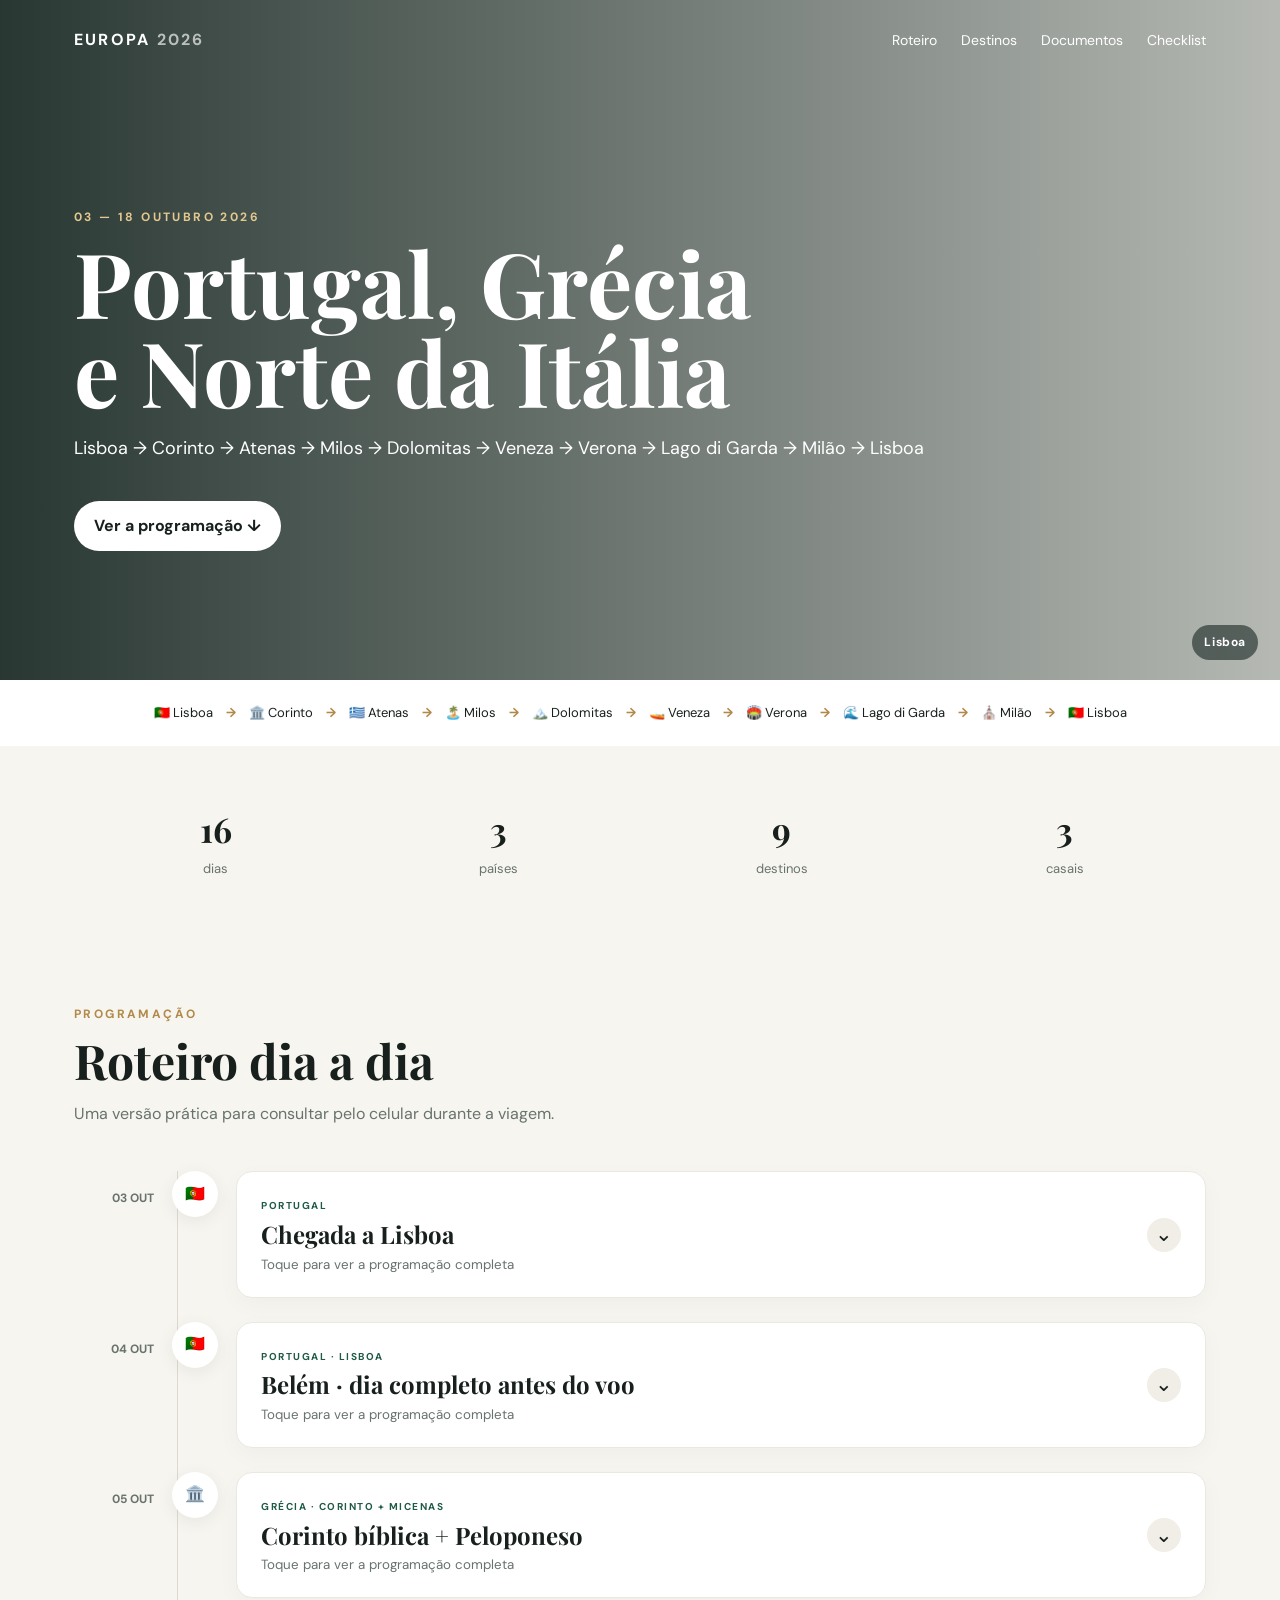
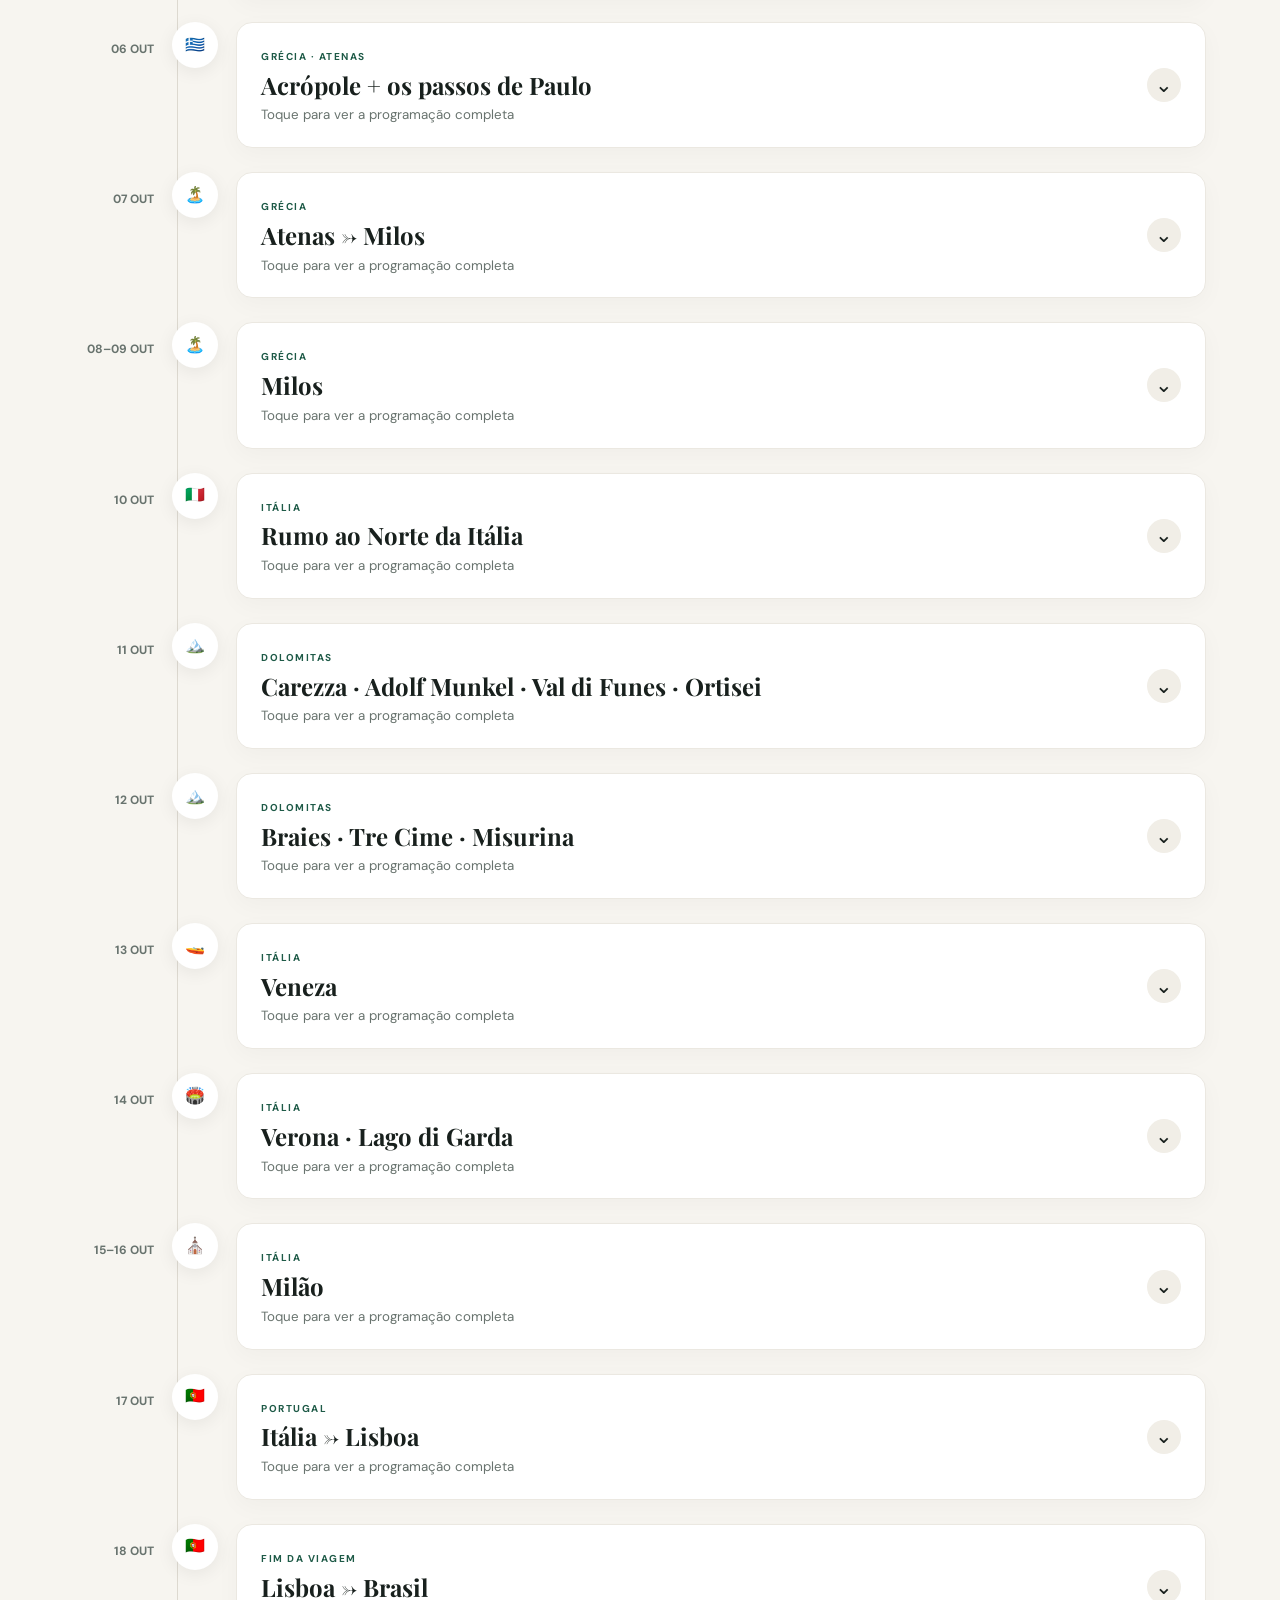
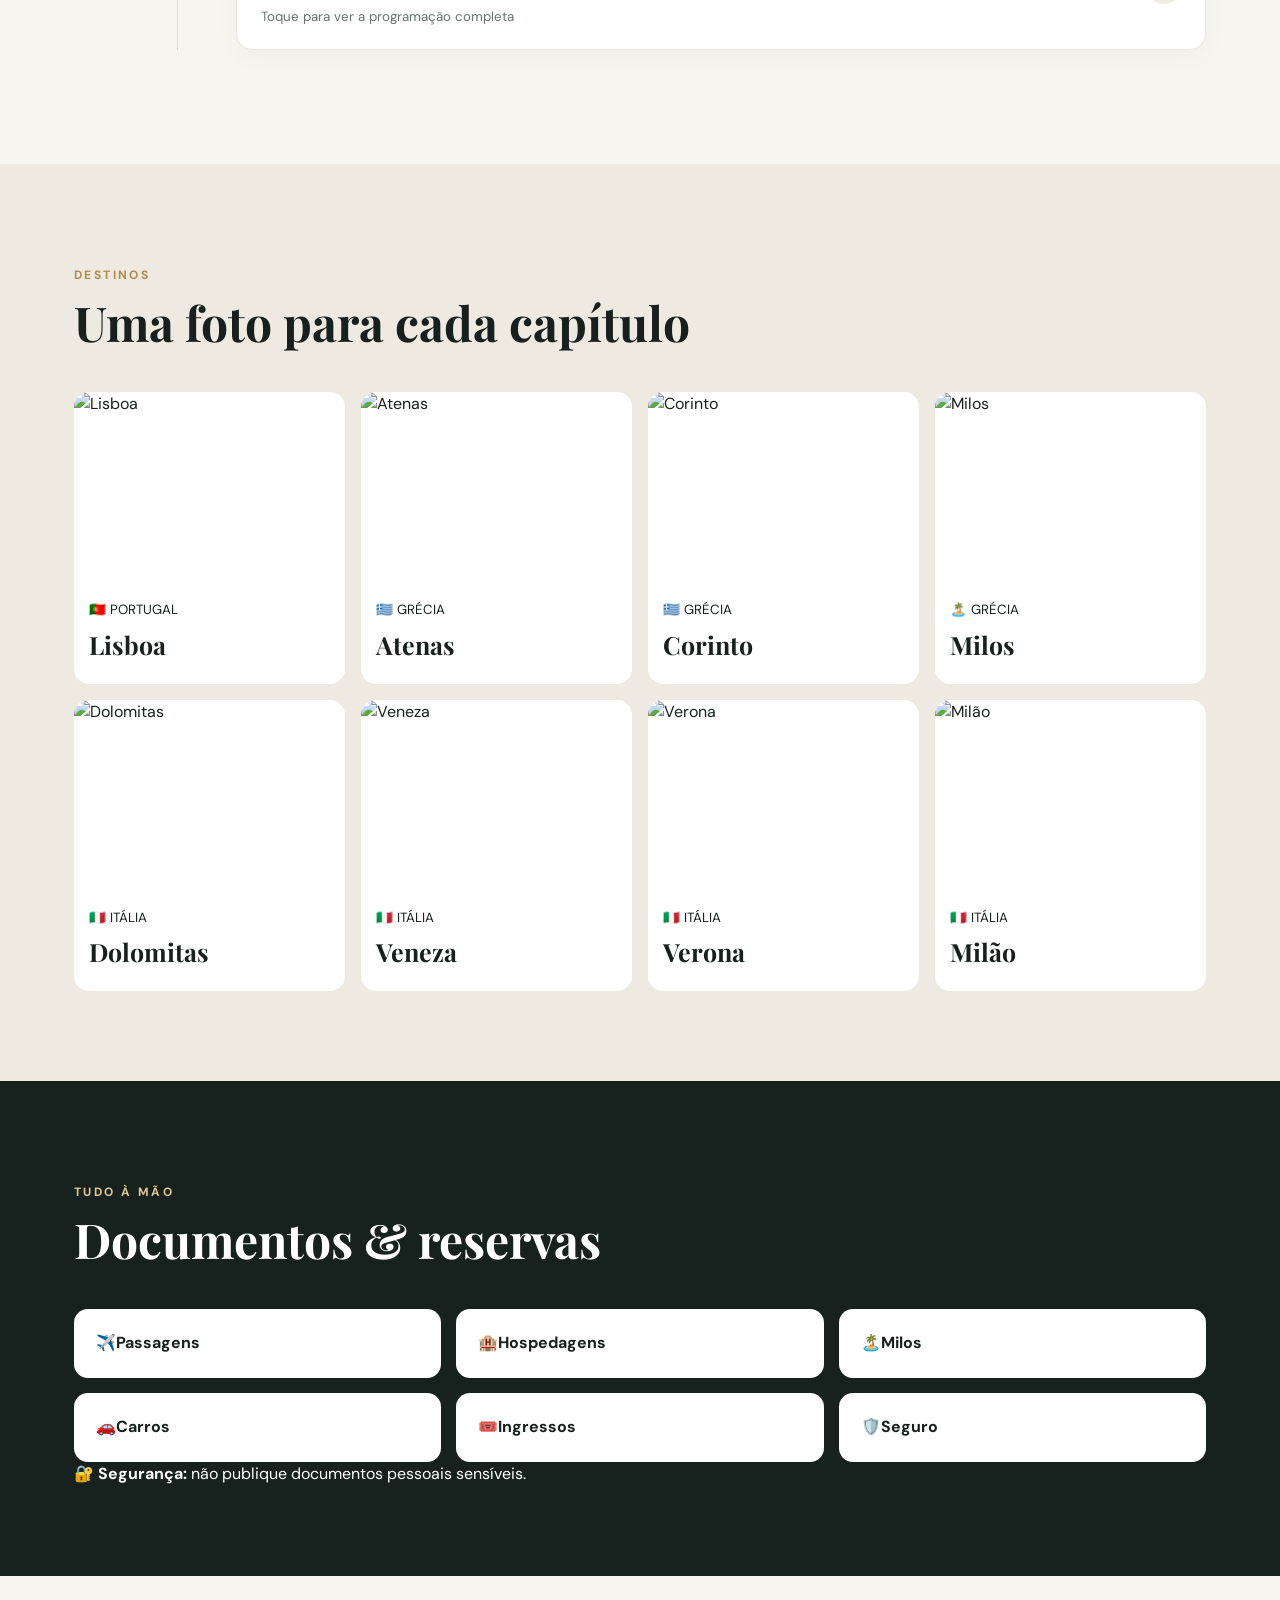
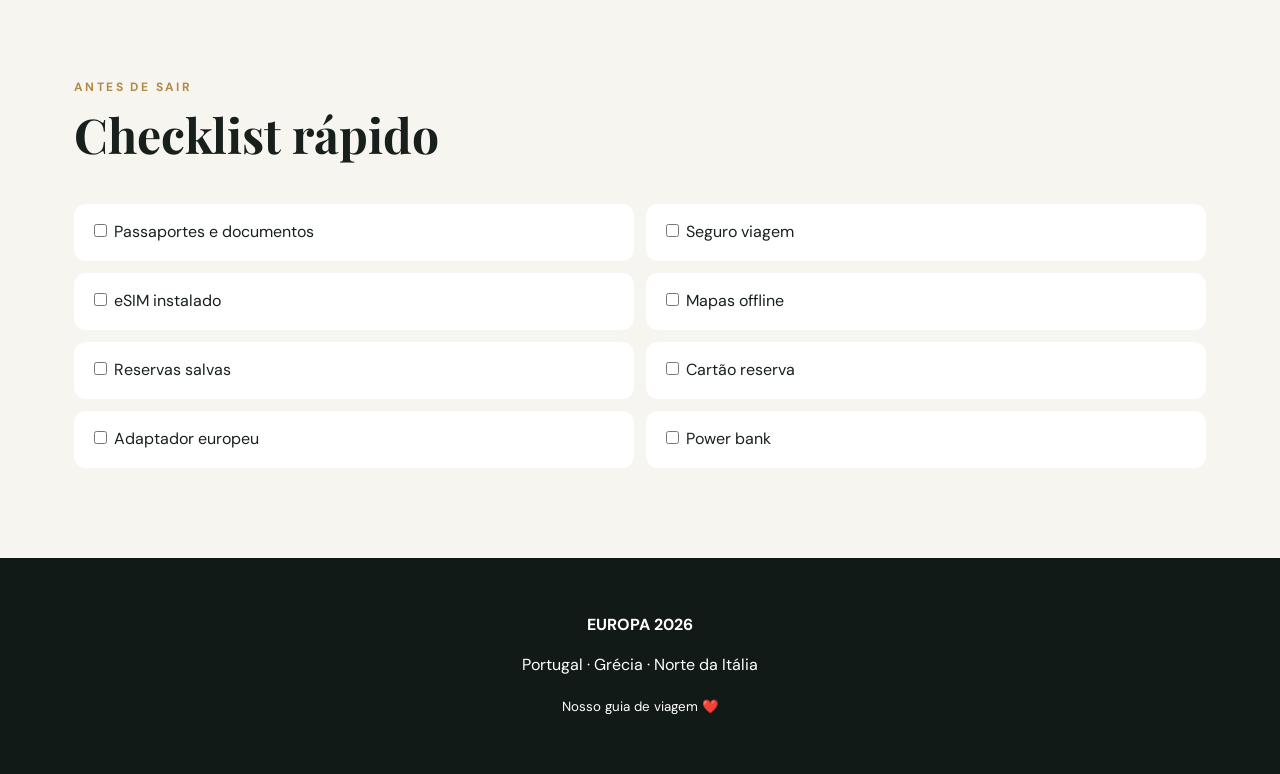
==== commit 613ac85e: "Update day 11 directly in source itinerary" ====
--- a/v12/index.html
+++ b/v12/index.html
@@ -1 +1 @@
-<!doctype html><html lang="pt-BR"><head><meta charset="utf-8" /><meta name="viewport" content="width=device-width, initial-scale=1" /><meta name="theme-color" content="#0f2f27" /><meta name="description" content="Portal da viagem Europa 2026 — Lisboa, Atenas, Corinto, Milos, Dolomitas, Veneza, Verona e Milão." /><title>Europa 2026 — Nossa Viagem</title><link rel="stylesheet" href="style.css?v=10" /><style>@media(max-width:800px){#roteiro .timeline{display:block!important}#roteiro .timeline:before{display:none!important}#roteiro .day{display:block!important;width:100%!important;max-width:100%!important;margin:0 0 14px!important}#roteiro .day>time,#roteiro .day>.marker{display:none!important}#roteiro .collapsible-day{display:block!important;width:100%!important;max-width:100%!important;min-width:0!important;margin:0!important}#roteiro .collapsible-day summary{display:flex!important;width:100%!important;padding:16px!important;box-sizing:border-box!important}#roteiro .summary-text{width:calc(100% - 42px)!important;min-width:0!important}#roteiro .summary-text h3{white-space:normal!important;word-break:normal!important;overflow-wrap:break-word!important;font-size:21px!important;line-height:1.18!important}#roteiro .summary-text small{white-space:normal!important;display:block!important}#roteiro.section{padding-left:14px!important;padding-right:14px!important}.wrap{width:100%!important;max-width:100%!important}}</style></head><body><header class="hero" id="topo"><nav class="nav wrap"><a class="brand" href="#topo">EUROPA <span>2026</span></a><div class="nav-links"><a href="#roteiro">Roteiro</a><a href="#destinos">Destinos</a><a href="#documentos">Documentos</a><a href="#checklist">Checklist</a></div></nav><div class="hero-overlay"></div><div class="hero-content wrap"><p class="eyebrow light">03 — 18 OUTUBRO 2026</p><h1>Portugal, Grécia<br>e Norte da Itália</h1><p class="hero-sub">Lisboa → Atenas → Corinto → Milos → Dolomitas → Veneza → Verona → Milão → Lisboa</p><a class="primary" href="#roteiro">Ver a programação ↓</a></div></header><main><section class="route-strip" aria-label="Rota da viagem"><div class="route-inner"><span>🇵🇹 Lisboa</span><b>→</b><span>🇬🇷 Atenas</span><b>→</b><span>🏛️ Corinto</span><b>→</b><span>🏝️ Milos</span><b>→</b><span>🏔️ Dolomitas</span><b>→</b><span>🚤 Veneza</span><b>→</b><span>🏟️ Verona</span><b>→</b><span>⛪ Milão</span><b>→</b><span>🇵🇹 Lisboa</span></div></section><section class="stats wrap"><div><strong>16</strong><span>dias</span></div><div><strong>3</strong><span>países</span></div><div><strong>8</strong><span>destinos</span></div><div><strong>3</strong><span>casais</span></div></section><section id="roteiro" class="section wrap"><div class="section-head"><p class="eyebrow">PROGRAMAÇÃO</p><h2>Roteiro dia a dia</h2><p>Uma versão prática para consultar pelo celular durante a viagem.</p></div><div class="timeline"><article class="day"><time>03 OUT</time><div class="marker">🇵🇹</div><details class="day-card collapsible-day"><summary><div class="summary-text"><span>PORTUGAL</span><h3>Chegada a Lisboa</h3><small>Toque para ver a programação completa</small></div><div class="summary-chevron">⌄</div></summary><div class="day-content"><p>✈️ Chegada às 20:30 · 🏠 hospedagem em Loures · noite tranquila.</p><div class="chips"><em>Loures</em><em>Chegada</em></div></div></details></article><article class="day"><time>04 OUT</time><div class="marker">🇵🇹</div><details class="day-card collapsible-day"><summary><div class="summary-text"><span>PORTUGAL · LISBOA</span><h3>Belém · dia completo antes do voo</h3><small>Toque para ver a programação completa</small></div><div class="summary-chevron">⌄</div></summary><div class="day-content"><p class="day-intro">Um dia tranquilo por Belém, com boa comida, caminhada pelo Tejo e retorno a Loures com folga antes do voo para Atenas às <strong>21:30</strong>.</p><div class="schedule"><div class="schedule-item"><b>08h30 — 🚗 Loures → Belém</b><p>Saída tranquila do hotel.</p></div><div class="schedule-item"><b>09h15 — ☕ Pastéis de Belém</b><p>Café da manhã com o famoso pastel de Belém. Não exagerem para deixar espaço para o almoço! 😄</p><a class="map-btn" href="https://maps.app.goo.gl/MrrfxBd3vt2nMQbP9" target="_blank">📍 Abrir no Maps</a></div><div class="schedule-item"><b>10h00 — ⛪ Mosteiro dos Jerónimos</b><p>Visita à igreja e, se quiserem, ao claustro.</p><a class="map-btn" href="https://maps.app.goo.gl/PPtF7pVJ6VGMYMra6" target="_blank">📍 Abrir no Maps</a></div><div class="schedule-item"><b>11h15 — 🚶 Passeio por Belém</b><p>Praça do Império → Centro Cultural de Belém → caminhada em direção ao Tejo.</p><a class="map-btn" href="https://maps.app.goo.gl/ijSZwbs86RhZ4Jdt9" target="_blank">📍 Abrir no Maps</a></div><div class="schedule-item"><b>12h00 — 🗿 Padrão dos Descobrimentos</b><p>Fotos e passeio pela margem do Tejo.</p><a class="map-btn" href="https://maps.app.goo.gl/q1ven7t8cXvbeZFx9" target="_blank">📍 Abrir no Maps</a></div><div class="schedule-item"><b>12h30 — 🌊 Caminhada até a Torre de Belém</b><p>Um dos trechos mais bonitos do passeio.</p><a class="map-btn" href="https://maps.app.goo.gl/e1GEWjSSbDfSBv116" target="_blank">📍 Abrir no Maps</a></div><div class="schedule-item"><b>13h00 — 🏰 Torre de Belém</b><p>Fotos e tempo para apreciar o local. Sem necessidade de entrar, para manter o dia tranquilo.</p><a class="map-btn" href="https://maps.app.goo.gl/42vwfdriCvA31zaZ6" target="_blank">📍 Abrir no Maps</a></div><div class="schedule-item food"><b>13h30 — 🍽️ Almoço</b><p>⭐ <strong>O Prado</strong> — escolha principal. Alternativa: <strong>Cais de Belém</strong>.</p><p>🍴 Bacalhau à Brás ⭐⭐⭐⭐⭐ · bacalhau à lagareiro · polvo à lagareiro · arroz de polvo · bife à portuguesa.</p><a class="map-btn" href="https://maps.app.goo.gl/qjNNmn5J5gtXj6Wq7" target="_blank">📍 O Prado</a> <a class="map-btn" href="https://maps.app.goo.gl/qoYARxgj7AjC4Y1k8" target="_blank">📍 Cais de Belém</a></div><div class="schedule-item"><b>15h00 — ☕ Tarde sem pressa</b><p>Caminhar pela região, tomar um café e aproveitar o Tejo.</p></div><div class="schedule-item"><b>16h00 — 🍮 Último pastel de nata</b><p>Hora da competição 😂: Pastéis de Belém × Manteigaria.</p><a class="map-btn" href="https://maps.app.goo.gl/J6kvxFEnUDyoNfmu5" target="_blank">📍 Abrir no Maps</a></div><div class="schedule-item"><b>16h30–17h00 — 🚗 Retorno a Loures</b><p>Pegar as malas e seguir para o aeroporto.</p></div><div class="schedule-item flight"><b>18h30–19h00 — ✈️ Aeroporto de Lisboa</b><p>Chegada com boa margem para o voo das <strong>21h30</strong>.</p></div></div><div class="day-summary"><b>❤️ Resumo</b><p>Pastel de Belém → Jerónimos → Padrão → Tejo → Torre → almoço → pastel de nata → aeroporto.</p></div></div></details></article><article class="day"><time>05 OUT</time><div class="marker">🇬🇷</div><details class="day-card collapsible-day"><summary><div class="summary-text"><span>GRÉCIA · ATENAS</span><h3>Acrópole + os passos de Paulo</h3><small>Toque para ver a programação completa</small></div><div class="summary-chevron">⌄</div></summary><div class="day-content"><p class="day-intro">Um dia dedicado à Atenas clássica e ao relato de Atos 17, terminando com o pôr do sol diante da Acrópole.</p><div class="schedule"><div class="schedule-item"><b>07:15 — 🚇 Saída de Betel/Pireu</b><p>Metrô → região da Acrópole.</p></div><div class="schedule-item hero-stop"><b>08:15–10:30 — 🏛️ Acrópole</b><p>Partenon · Erecteion · Cariátides.</p><p class="verse">📖 <strong>Atos 17:16</strong></p><a class="map-btn" href="https://maps.app.goo.gl/fSN8H3WXGGBXBkAc8" target="_blank">📍 Abrir no Maps</a></div><div class="schedule-item"><b>10:30–10:45 — 🚶 Acrópole → Museu</b></div><div class="schedule-item hero-stop"><b>10:45–12:30 — 🏺 Museu da Acrópole</b><p class="verse">📖 <strong>Atos 17:22-23</strong> — “Ao Deus Desconhecido”.</p><a class="map-btn" href="https://maps.app.goo.gl/c2w6uTshSueK44Bd7" target="_blank">📍 Abrir no Maps</a></div><div class="schedule-item food"><b>12:30–13:30 — 🍽️ Taverna Saita</b><p>📍 Kidathineon 21, Plaka · 💰 ≈ €8–15/pessoa · ⭐ bakaliaros skordalia ou keftedakia.</p><a class="map-btn" href="https://maps.app.goo.gl/xUa8sntKoBu16hUw9" target="_blank">📍 Abrir no Maps</a></div><div class="schedule-item"><b>13:30–14:00 — 🚶 Plaka → Ágora</b></div><div class="schedule-item hero-stop"><b>14:00–15:30 — 🏛️ Ágora Antiga</b><p class="verse">📖 <strong>Atos 17:17-18</strong></p><a class="map-btn" href="https://maps.app.goo.gl/zJXC6Fjh9rosphuE7" target="_blank">📍 Abrir no Maps</a></div><div class="schedule-item"><b>15:30–16:00 — 🚶 Ágora → Areópago</b></div><div class="schedule-item hero-stop"><b>16:00–16:45 — ⛰️ Areópago</b><p class="verse">📖 <strong>Atos 17:19-31</strong> · ⭐ especialmente Atos 17:22-28.</p><a class="map-btn" href="https://maps.app.goo.gl/vw49xkEyjZzoosNL8" target="_blank">📍 Abrir no Maps</a></div><div class="schedule-item"><b>16:45–18:00 — 🏘️ Plaka + Monastiraki</b><p>Praça · Flea Market · Biblioteca de Adriano por fora · gyros/souvlaki · café ou sorvete.</p></div><div class="schedule-item sunset"><b>18:00–19:30 — 🌅 Couleur Locale</b><p>Entrada gratuita · vista da Acrópole · chegar cedo.</p><p class="verse">📖 <strong>Atos 17:32-34</strong></p><a class="map-btn" href="https://maps.app.goo.gl/K2aATqajgHn3WyDA6" target="_blank">📍 Abrir no Maps</a></div><div class="schedule-item flight"><b>20:15 — 🚇 Retorno para Betel/Pireu</b></div></div><div class="day-summary"><b>❤️ Resumo</b><p>Acrópole → Museu → Plaka → Ágora → Areópago → Monastiraki → rooftop.</p></div></div></details></article><article class="day"><time>06 OUT</time><div class="marker">🏛️</div><details class="day-card collapsible-day"><summary><div class="summary-text"><span>GRÉCIA · CORINTO + MICENAS</span><h3>Corinto bíblica + Peloponeso</h3><small>Toque para ver a programação completa</small></div><div class="summary-chevron">⌄</div></summary><div class="day-content"><p class="day-intro">Começo cedo no aeroporto, Corinto como prioridade, Micenas e fim de tarde em Atenas.</p><div class="schedule"><div class="schedule-item flight"><b>05:00 — ✈️ Aeroporto de Atenas</b><p>Retirar carro e seguir pela A8.</p></div><div class="schedule-item"><b>06:15–06:35 — 🌅 Kinetta Beach</b><p>Caminhada rápida e fotos.</p><a class="map-btn" href="https://maps.app.goo.gl/6ZeGsqG6gD4Dwgyp9" target="_blank">📍 Abrir no Maps</a></div><div class="schedule-item food"><b>06:45–07:05 — ☕ J&amp;J Bakery</b><p>⭐ 4,8/5 · €1–5 · café e pastelaria grega.</p><a class="map-btn" href="https://maps.app.goo.gl/vGgoyh3DhMUK7fuU9" target="_blank">📍 Abrir no Maps</a></div><div class="schedule-item"><b>07:30–07:50 — 🌉 Canal de Corinto</b><p>Mirante e fotos.</p><a class="map-btn" href="https://maps.app.goo.gl/w3nFMFkanXHCbbDd8" target="_blank">📍 Abrir no Maps</a></div><div class="schedule-item hero-stop"><b>08:00–10:30 — 🏛️ Antiga Corinto</b><p>Templo de Apolo · Lechaion Road · Bema · Museu.</p><p class="verse">📖 <strong>Atos 18:1-18</strong> · Bema: Atos 18:12-17.</p><a class="map-btn" href="https://maps.app.goo.gl/bwsMNry2WKKXq9bo9" target="_blank">📍 Abrir no Maps</a></div><div class="schedule-item"><b>10:30 — 🚗 Saída para Micenas</b></div><div class="schedule-item hero-stop"><b>11:15–12:45 — 🦁 Micenas</b><p>Porta dos Leões · Cidadela · Túmulo de Agamenon.</p><a class="map-btn" href="https://maps.app.goo.gl/QedCBcjVAKAScE75A" target="_blank">📍 Abrir no Maps</a></div><div class="schedule-item food"><b>13:30–14:30 — 🍽️ Tavernaki Tou Gamprou</b><p>Souvlaki + salada grega · Lamb &amp; Rice · Tzatziki + pita.</p><p class="verse">📖 <strong>1 Coríntios 13</strong></p><a class="map-btn" href="https://maps.app.goo.gl/uXHM7MeCCQgiRZCn9" target="_blank">📍 Abrir no Maps</a></div><div class="schedule-item"><b>14:30 — 🚗 Saída para Atenas</b></div><div class="schedule-item rest"><b>16:00 — 🏨 Check-in + descanso</b><p>Banho e descanso de 1h30–2h.</p></div><div class="schedule-item"><b>18:30 — 🏛️ Monastiraki / Plaka</b></div><div class="schedule-item sunset"><b>19:00–20:00 — 🌅 Couleur Locale</b><p>Vista da Acrópole e pôr do sol.</p><a class="map-btn" href="https://maps.app.goo.gl/K2aATqajgHn3WyDA6" target="_blank">📍 Abrir no Maps</a></div><div class="schedule-item"><b>20:00+ — 🍽️ Jantar</b><p>Depois, Acrópole iluminada.</p></div></div><div class="bible-box"><b>📖 Leituras</b><p>No carro: Atos 18 · Corinto: Atos 18:9-17 · Templo de Apolo: 1 Coríntios 8:4-6 · Almoço: 1 Coríntios 13 · À noite: 2 Coríntios 4:7-18.</p></div></div></details></article><article class="day"><time>07 OUT</time><div class="marker">🏝️</div><details class="day-card collapsible-day"><summary><div class="summary-text"><span>GRÉCIA</span><h3>Atenas → Milos</h3><small>Toque para ver a programação completa</small></div><div class="summary-chevron">⌄</div></summary><div class="day-content"><p>🧳 saída de Betel até 13:00 · ✈️ voo para Milos às 16:45.</p></div></details></article><article class="day"><time>08–09 OUT</time><div class="marker">🏝️</div><details class="day-card collapsible-day"><summary><div class="summary-text"><span>GRÉCIA</span><h3>Milos</h3><small>Toque para ver a programação completa</small></div><div class="summary-chevron">⌄</div></summary><div class="day-content"><p>🚤 passeio de barco · 🏖️ praias · 📸 paisagens vulcânicas · 🌅 pôr do sol.</p></div></details></article><article class="day"><time>10 OUT</time><div class="marker">🇮🇹</div><details class="day-card collapsible-day"><summary><div class="summary-text"><span>ITÁLIA</span><h3>Rumo ao Norte da Itália</h3><small>Toque para ver a programação completa</small></div><div class="summary-chevron">⌄</div></summary><div class="day-content"><p>✈️ chegada à região de Veneza/Treviso à noite · 🚗 carro.</p></div></details></article><article class="day"><time>11 OUT</time><div class="marker">🏔️</div><details class="day-card collapsible-day"><summary><div class="summary-text"><span>DOLOMITAS</span><h3>Carezza · Val di Funes</h3><small>Toque para ver a programação completa</small></div><div class="summary-chevron">⌄</div></summary><div class="day-content"><p>💎 Lago di Carezza · ⛪ Santa Maddalena · 🏔️ Val di Funes · San Sigismondo.</p></div></details></article><article class="day"><time>12 OUT</time><div class="marker">🏔️</div><details class="day-card collapsible-day"><summary><div class="summary-text"><span>DOLOMITAS</span><h3>Braies · Tre Cime · Misurina</h3><small>Toque para ver a programação completa</small></div><div class="summary-chevron">⌄</div></summary><div class="day-content"><p>💎 Lago di Braies · 🥾 Tre Cime · 🌊 Misurina · 🍝 Cortina.</p></div></details></article><article class="day"><time>13 OUT</time><div class="marker">🚤</div><details class="day-card collapsible-day"><summary><div class="summary-text"><span>ITÁLIA</span><h3>Veneza</h3><small>Toque para ver a programação completa</small></div><div class="summary-chevron">⌄</div></summary><div class="day-content"><p>🚤 Canais · Praça de São Marcos · Ponte de Rialto.</p></div></details></article><article class="day"><time>14 OUT</time><div class="marker">🏟️</div><details class="day-card collapsible-day"><summary><div class="summary-text"><span>ITÁLIA</span><h3>Verona · Lago di Garda</h3><small>Toque para ver a programação completa</small></div><div class="summary-chevron">⌄</div></summary><div class="day-content"><p>🏟️ Verona · 🌊 Lago di Garda · Medole.</p></div></details></article><article class="day"><time>15–16 OUT</time><div class="marker">⛪</div><details class="day-card collapsible-day"><summary><div class="summary-text"><span>ITÁLIA</span><h3>Milão</h3><small>Toque para ver a programação completa</small></div><div class="summary-chevron">⌄</div></summary><div class="day-content"><p>⛪ Duomo · 🛍️ Galleria Vittorio Emanuele II · centro histórico.</p></div></details></article><article class="day"><time>17 OUT</time><div class="marker">🇵🇹</div><details class="day-card collapsible-day"><summary><div class="summary-text"><span>PORTUGAL</span><h3>Itália → Lisboa</h3><small>Toque para ver a programação completa</small></div><div class="summary-chevron">⌄</div></summary><div class="day-content"><p>✈️ voo de retorno a Lisboa.</p></div></details></article><article class="day"><time>18 OUT</time><div class="marker">🇵🇹</div><details class="day-card collapsible-day"><summary><div class="summary-text"><span>FIM DA VIAGEM</span><h3>Lisboa → Brasil</h3><small>Toque para ver a programação completa</small></div><div class="summary-chevron">⌄</div></summary><div class="day-content"><p>☕ últimas horas · ✈️ voo às 23:30.</p></div></details></article></div></section><section id="destinos" class="destinations"><div class="wrap section"><div class="section-head compact"><p class="eyebrow">DESTINOS</p><h2>Uma foto para cada capítulo</h2></div><div class="destination-grid"><article class="destination"><img src="https://images.unsplash.com/photo-1555881400-74d7acaacd8b?auto=format&fit=crop&w=1600&q=85" alt="Lisboa"><div><small>🇵🇹 PORTUGAL</small><h3>Lisboa</h3></div></article><article class="destination"><img src="https://images.unsplash.com/photo-1603565816030-6b389eeb23cb?auto=format&fit=crop&w=1600&q=85" alt="Atenas"><div><small>🇬🇷 GRÉCIA</small><h3>Atenas</h3></div></article><article class="destination"><img src="https://images.unsplash.com/photo-1564507592333-c60657eea523?auto=format&fit=crop&w=1600&q=85" alt="Corinto"><div><small>🇬🇷 GRÉCIA</small><h3>Corinto</h3></div></article><article class="destination"><img src="https://images.unsplash.com/photo-1601581875309-fafbf2d3ed3a?auto=format&fit=crop&w=1600&q=85" alt="Milos"><div><small>🏝️ GRÉCIA</small><h3>Milos</h3></div></article><article class="destination"><img src="https://images.unsplash.com/photo-1464278533981-50106e6176b1?auto=format&fit=crop&w=1600&q=85" alt="Dolomitas"><div><small>🇮🇹 ITÁLIA</small><h3>Dolomitas</h3></div></article><article class="destination"><img src="https://images.unsplash.com/photo-1523906834658-6e24ef2386f9?auto=format&fit=crop&w=1600&q=85" alt="Veneza"><div><small>🇮🇹 ITÁLIA</small><h3>Veneza</h3></div></article><article class="destination"><img src="https://images.unsplash.com/photo-1534445867742-43195f401b6c?auto=format&fit=crop&w=1600&q=85" alt="Verona"><div><small>🇮🇹 ITÁLIA</small><h3>Verona</h3></div></article><article class="destination"><img src="https://images.unsplash.com/photo-1520175480921-4edfa2983e0f?auto=format&fit=crop&w=1600&q=85" alt="Milão"><div><small>🇮🇹 ITÁLIA</small><h3>Milão</h3></div></article></div></div></section><section id="documentos" class="docs-section"><div class="wrap section"><div class="section-head inverse"><p class="eyebrow light">TUDO À MÃO</p><h2>Documentos & reservas</h2></div><div class="docs-grid"><a><span>✈️</span><b>Passagens</b></a><a><span>🏨</span><b>Hospedagens</b></a><a><span>🏝️</span><b>Milos</b></a><a><span>🚗</span><b>Carros</b></a><a><span>🎟️</span><b>Ingressos</b></a><a><span>🛡️</span><b>Seguro</b></a></div><div class="warning"><b>🔐 Segurança:</b> não publique documentos pessoais sensíveis.</div></div></section><section id="checklist" class="section wrap"><div class="section-head compact"><p class="eyebrow">ANTES DE SAIR</p><h2>Checklist rápido</h2></div><div class="check-grid"><label><input type="checkbox"> Passaportes e documentos</label><label><input type="checkbox"> Seguro viagem</label><label><input type="checkbox"> eSIM instalado</label><label><input type="checkbox"> Mapas offline</label><label><input type="checkbox"> Reservas salvas</label><label><input type="checkbox"> Cartão reserva</label><label><input type="checkbox"> Adaptador europeu</label><label><input type="checkbox"> Power bank</label></div></section></main><footer><div class="wrap"><b>EUROPA <span>2026</span></b><p>Portugal · Grécia · Norte da Itália</p><small>Nosso guia de viagem ❤️</small></div></footer><script src="script.js?v=10"></script></body></html>+<!doctype html><html lang="pt-BR"><head><meta charset="utf-8" /><meta name="viewport" content="width=device-width, initial-scale=1" /><meta name="theme-color" content="#0f2f27" /><meta name="description" content="Portal da viagem Europa 2026 — Lisboa, Atenas, Corinto, Milos, Dolomitas, Veneza, Verona e Milão." /><title>Europa 2026 — Nossa Viagem</title><link rel="stylesheet" href="style.css?v=10" /><style>@media(max-width:800px){#roteiro .timeline{display:block!important}#roteiro .timeline:before{display:none!important}#roteiro .day{display:block!important;width:100%!important;max-width:100%!important;margin:0 0 14px!important}#roteiro .day>time,#roteiro .day>.marker{display:none!important}#roteiro .collapsible-day{display:block!important;width:100%!important;max-width:100%!important;min-width:0!important;margin:0!important}#roteiro .collapsible-day summary{display:flex!important;width:100%!important;padding:16px!important;box-sizing:border-box!important}#roteiro .summary-text{width:calc(100% - 42px)!important;min-width:0!important}#roteiro .summary-text h3{white-space:normal!important;word-break:normal!important;overflow-wrap:break-word!important;font-size:21px!important;line-height:1.18!important}#roteiro .summary-text small{white-space:normal!important;display:block!important}#roteiro.section{padding-left:14px!important;padding-right:14px!important}.wrap{width:100%!important;max-width:100%!important}}</style></head><body><header class="hero" id="topo"><nav class="nav wrap"><a class="brand" href="#topo">EUROPA <span>2026</span></a><div class="nav-links"><a href="#roteiro">Roteiro</a><a href="#destinos">Destinos</a><a href="#documentos">Documentos</a><a href="#checklist">Checklist</a></div></nav><div class="hero-overlay"></div><div class="hero-content wrap"><p class="eyebrow light">03 — 18 OUTUBRO 2026</p><h1>Portugal, Grécia<br>e Norte da Itália</h1><p class="hero-sub">Lisboa → Atenas → Corinto → Milos → Dolomitas → Veneza → Verona → Milão → Lisboa</p><a class="primary" href="#roteiro">Ver a programação ↓</a></div></header><main><section class="route-strip" aria-label="Rota da viagem"><div class="route-inner"><span>🇵🇹 Lisboa</span><b>→</b><span>🇬🇷 Atenas</span><b>→</b><span>🏛️ Corinto</span><b>→</b><span>🏝️ Milos</span><b>→</b><span>🏔️ Dolomitas</span><b>→</b><span>🚤 Veneza</span><b>→</b><span>🏟️ Verona</span><b>→</b><span>⛪ Milão</span><b>→</b><span>🇵🇹 Lisboa</span></div></section><section class="stats wrap"><div><strong>16</strong><span>dias</span></div><div><strong>3</strong><span>países</span></div><div><strong>8</strong><span>destinos</span></div><div><strong>3</strong><span>casais</span></div></section><section id="roteiro" class="section wrap"><div class="section-head"><p class="eyebrow">PROGRAMAÇÃO</p><h2>Roteiro dia a dia</h2><p>Uma versão prática para consultar pelo celular durante a viagem.</p></div><div class="timeline"><article class="day"><time>03 OUT</time><div class="marker">🇵🇹</div><details class="day-card collapsible-day"><summary><div class="summary-text"><span>PORTUGAL</span><h3>Chegada a Lisboa</h3><small>Toque para ver a programação completa</small></div><div class="summary-chevron">⌄</div></summary><div class="day-content"><p>✈️ Chegada às 20:30 · 🏠 hospedagem em Loures · noite tranquila.</p><div class="chips"><em>Loures</em><em>Chegada</em></div></div></details></article><article class="day"><time>04 OUT</time><div class="marker">🇵🇹</div><details class="day-card collapsible-day"><summary><div class="summary-text"><span>PORTUGAL · LISBOA</span><h3>Belém · dia completo antes do voo</h3><small>Toque para ver a programação completa</small></div><div class="summary-chevron">⌄</div></summary><div class="day-content"><p class="day-intro">Um dia tranquilo por Belém, com boa comida, caminhada pelo Tejo e retorno a Loures com folga antes do voo para Atenas às <strong>21:30</strong>.</p><div class="schedule"><div class="schedule-item"><b>08h30 — 🚗 Loures → Belém</b><p>Saída tranquila do hotel.</p></div><div class="schedule-item"><b>09h15 — ☕ Pastéis de Belém</b><p>Café da manhã com o famoso pastel de Belém. Não exagerem para deixar espaço para o almoço! 😄</p><a class="map-btn" href="https://maps.app.goo.gl/MrrfxBd3vt2nMQbP9" target="_blank">📍 Abrir no Maps</a></div><div class="schedule-item"><b>10h00 — ⛪ Mosteiro dos Jerónimos</b><p>Visita à igreja e, se quiserem, ao claustro.</p><a class="map-btn" href="https://maps.app.goo.gl/PPtF7pVJ6VGMYMra6" target="_blank">📍 Abrir no Maps</a></div><div class="schedule-item"><b>11h15 — 🚶 Passeio por Belém</b><p>Praça do Império → Centro Cultural de Belém → caminhada em direção ao Tejo.</p><a class="map-btn" href="https://maps.app.goo.gl/ijSZwbs86RhZ4Jdt9" target="_blank">📍 Abrir no Maps</a></div><div class="schedule-item"><b>12h00 — 🗿 Padrão dos Descobrimentos</b><p>Fotos e passeio pela margem do Tejo.</p><a class="map-btn" href="https://maps.app.goo.gl/q1ven7t8cXvbeZFx9" target="_blank">📍 Abrir no Maps</a></div><div class="schedule-item"><b>12h30 — 🌊 Caminhada até a Torre de Belém</b><p>Um dos trechos mais bonitos do passeio.</p><a class="map-btn" href="https://maps.app.goo.gl/e1GEWjSSbDfSBv116" target="_blank">📍 Abrir no Maps</a></div><div class="schedule-item"><b>13h00 — 🏰 Torre de Belém</b><p>Fotos e tempo para apreciar o local. Sem necessidade de entrar, para manter o dia tranquilo.</p><a class="map-btn" href="https://maps.app.goo.gl/42vwfdriCvA31zaZ6" target="_blank">📍 Abrir no Maps</a></div><div class="schedule-item food"><b>13h30 — 🍽️ Almoço</b><p>⭐ <strong>O Prado</strong> — escolha principal. Alternativa: <strong>Cais de Belém</strong>.</p><p>🍴 Bacalhau à Brás ⭐⭐⭐⭐⭐ · bacalhau à lagareiro · polvo à lagareiro · arroz de polvo · bife à portuguesa.</p><a class="map-btn" href="https://maps.app.goo.gl/qjNNmn5J5gtXj6Wq7" target="_blank">📍 O Prado</a> <a class="map-btn" href="https://maps.app.goo.gl/qoYARxgj7AjC4Y1k8" target="_blank">📍 Cais de Belém</a></div><div class="schedule-item"><b>15h00 — ☕ Tarde sem pressa</b><p>Caminhar pela região, tomar um café e aproveitar o Tejo.</p></div><div class="schedule-item"><b>16h00 — 🍮 Último pastel de nata</b><p>Hora da competição 😂: Pastéis de Belém × Manteigaria.</p><a class="map-btn" href="https://maps.app.goo.gl/J6kvxFEnUDyoNfmu5" target="_blank">📍 Abrir no Maps</a></div><div class="schedule-item"><b>16h30–17h00 — 🚗 Retorno a Loures</b><p>Pegar as malas e seguir para o aeroporto.</p></div><div class="schedule-item flight"><b>18h30–19h00 — ✈️ Aeroporto de Lisboa</b><p>Chegada com boa margem para o voo das <strong>21h30</strong>.</p></div></div><div class="day-summary"><b>❤️ Resumo</b><p>Pastel de Belém → Jerónimos → Padrão → Tejo → Torre → almoço → pastel de nata → aeroporto.</p></div></div></details></article><article class="day"><time>05 OUT</time><div class="marker">🇬🇷</div><details class="day-card collapsible-day"><summary><div class="summary-text"><span>GRÉCIA · ATENAS</span><h3>Acrópole + os passos de Paulo</h3><small>Toque para ver a programação completa</small></div><div class="summary-chevron">⌄</div></summary><div class="day-content"><p class="day-intro">Um dia dedicado à Atenas clássica e ao relato de Atos 17, terminando com o pôr do sol diante da Acrópole.</p><div class="schedule"><div class="schedule-item"><b>07:15 — 🚇 Saída de Betel/Pireu</b><p>Metrô → região da Acrópole.</p></div><div class="schedule-item hero-stop"><b>08:15–10:30 — 🏛️ Acrópole</b><p>Partenon · Erecteion · Cariátides.</p><p class="verse">📖 <strong>Atos 17:16</strong></p><a class="map-btn" href="https://maps.app.goo.gl/fSN8H3WXGGBXBkAc8" target="_blank">📍 Abrir no Maps</a></div><div class="schedule-item"><b>10:30–10:45 — 🚶 Acrópole → Museu</b></div><div class="schedule-item hero-stop"><b>10:45–12:30 — 🏺 Museu da Acrópole</b><p class="verse">📖 <strong>Atos 17:22-23</strong> — “Ao Deus Desconhecido”.</p><a class="map-btn" href="https://maps.app.goo.gl/c2w6uTshSueK44Bd7" target="_blank">📍 Abrir no Maps</a></div><div class="schedule-item food"><b>12:30–13:30 — 🍽️ Taverna Saita</b><p>📍 Kidathineon 21, Plaka · 💰 ≈ €8–15/pessoa · ⭐ bakaliaros skordalia ou keftedakia.</p><a class="map-btn" href="https://maps.app.goo.gl/xUa8sntKoBu16hUw9" target="_blank">📍 Abrir no Maps</a></div><div class="schedule-item"><b>13:30–14:00 — 🚶 Plaka → Ágora</b></div><div class="schedule-item hero-stop"><b>14:00–15:30 — 🏛️ Ágora Antiga</b><p class="verse">📖 <strong>Atos 17:17-18</strong></p><a class="map-btn" href="https://maps.app.goo.gl/zJXC6Fjh9rosphuE7" target="_blank">📍 Abrir no Maps</a></div><div class="schedule-item"><b>15:30–16:00 — 🚶 Ágora → Areópago</b></div><div class="schedule-item hero-stop"><b>16:00–16:45 — ⛰️ Areópago</b><p class="verse">📖 <strong>Atos 17:19-31</strong> · ⭐ especialmente Atos 17:22-28.</p><a class="map-btn" href="https://maps.app.goo.gl/vw49xkEyjZzoosNL8" target="_blank">📍 Abrir no Maps</a></div><div class="schedule-item"><b>16:45–18:00 — 🏘️ Plaka + Monastiraki</b><p>Praça · Flea Market · Biblioteca de Adriano por fora · gyros/souvlaki · café ou sorvete.</p></div><div class="schedule-item sunset"><b>18:00–19:30 — 🌅 Couleur Locale</b><p>Entrada gratuita · vista da Acrópole · chegar cedo.</p><p class="verse">📖 <strong>Atos 17:32-34</strong></p><a class="map-btn" href="https://maps.app.goo.gl/K2aATqajgHn3WyDA6" target="_blank">📍 Abrir no Maps</a></div><div class="schedule-item flight"><b>20:15 — 🚇 Retorno para Betel/Pireu</b></div></div><div class="day-summary"><b>❤️ Resumo</b><p>Acrópole → Museu → Plaka → Ágora → Areópago → Monastiraki → rooftop.</p></div></div></details></article><article class="day"><time>06 OUT</time><div class="marker">🏛️</div><details class="day-card collapsible-day"><summary><div class="summary-text"><span>GRÉCIA · CORINTO + MICENAS</span><h3>Corinto bíblica + Peloponeso</h3><small>Toque para ver a programação completa</small></div><div class="summary-chevron">⌄</div></summary><div class="day-content"><p class="day-intro">Começo cedo no aeroporto, Corinto como prioridade, Micenas e fim de tarde em Atenas.</p><div class="schedule"><div class="schedule-item flight"><b>05:00 — ✈️ Aeroporto de Atenas</b><p>Retirar carro e seguir pela A8.</p></div><div class="schedule-item"><b>06:15–06:35 — 🌅 Kinetta Beach</b><p>Caminhada rápida e fotos.</p><a class="map-btn" href="https://maps.app.goo.gl/6ZeGsqG6gD4Dwgyp9" target="_blank">📍 Abrir no Maps</a></div><div class="schedule-item food"><b>06:45–07:05 — ☕ J&amp;J Bakery</b><p>⭐ 4,8/5 · €1–5 · café e pastelaria grega.</p><a class="map-btn" href="https://maps.app.goo.gl/vGgoyh3DhMUK7fuU9" target="_blank">📍 Abrir no Maps</a></div><div class="schedule-item"><b>07:30–07:50 — 🌉 Canal de Corinto</b><p>Mirante e fotos.</p><a class="map-btn" href="https://maps.app.goo.gl/w3nFMFkanXHCbbDd8" target="_blank">📍 Abrir no Maps</a></div><div class="schedule-item hero-stop"><b>08:00–10:30 — 🏛️ Antiga Corinto</b><p>Templo de Apolo · Lechaion Road · Bema · Museu.</p><p class="verse">📖 <strong>Atos 18:1-18</strong> · Bema: Atos 18:12-17.</p><a class="map-btn" href="https://maps.app.goo.gl/bwsMNry2WKKXq9bo9" target="_blank">📍 Abrir no Maps</a></div><div class="schedule-item"><b>10:30 — 🚗 Saída para Micenas</b></div><div class="schedule-item hero-stop"><b>11:15–12:45 — 🦁 Micenas</b><p>Porta dos Leões · Cidadela · Túmulo de Agamenon.</p><a class="map-btn" href="https://maps.app.goo.gl/QedCBcjVAKAScE75A" target="_blank">📍 Abrir no Maps</a></div><div class="schedule-item food"><b>13:30–14:30 — 🍽️ Tavernaki Tou Gamprou</b><p>Souvlaki + salada grega · Lamb &amp; Rice · Tzatziki + pita.</p><p class="verse">📖 <strong>1 Coríntios 13</strong></p><a class="map-btn" href="https://maps.app.goo.gl/uXHM7MeCCQgiRZCn9" target="_blank">📍 Abrir no Maps</a></div><div class="schedule-item"><b>14:30 — 🚗 Saída para Atenas</b></div><div class="schedule-item rest"><b>16:00 — 🏨 Check-in + descanso</b><p>Banho e descanso de 1h30–2h.</p></div><div class="schedule-item"><b>18:30 — 🏛️ Monastiraki / Plaka</b></div><div class="schedule-item sunset"><b>19:00–20:00 — 🌅 Couleur Locale</b><p>Vista da Acrópole e pôr do sol.</p><a class="map-btn" href="https://maps.app.goo.gl/K2aATqajgHn3WyDA6" target="_blank">📍 Abrir no Maps</a></div><div class="schedule-item"><b>20:00+ — 🍽️ Jantar</b><p>Depois, Acrópole iluminada.</p></div></div><div class="bible-box"><b>📖 Leituras</b><p>No carro: Atos 18 · Corinto: Atos 18:9-17 · Templo de Apolo: 1 Coríntios 8:4-6 · Almoço: 1 Coríntios 13 · À noite: 2 Coríntios 4:7-18.</p></div></div></details></article><article class="day"><time>07 OUT</time><div class="marker">🏝️</div><details class="day-card collapsible-day"><summary><div class="summary-text"><span>GRÉCIA</span><h3>Atenas → Milos</h3><small>Toque para ver a programação completa</small></div><div class="summary-chevron">⌄</div></summary><div class="day-content"><p>🧳 saída de Betel até 13:00 · ✈️ voo para Milos às 16:45.</p></div></details></article><article class="day"><time>08–09 OUT</time><div class="marker">🏝️</div><details class="day-card collapsible-day"><summary><div class="summary-text"><span>GRÉCIA</span><h3>Milos</h3><small>Toque para ver a programação completa</small></div><div class="summary-chevron">⌄</div></summary><div class="day-content"><p>🚤 passeio de barco · 🏖️ praias · 📸 paisagens vulcânicas · 🌅 pôr do sol.</p></div></details></article><article class="day"><time>10 OUT</time><div class="marker">🇮🇹</div><details class="day-card collapsible-day"><summary><div class="summary-text"><span>ITÁLIA</span><h3>Rumo ao Norte da Itália</h3><small>Toque para ver a programação completa</small></div><div class="summary-chevron">⌄</div></summary><div class="day-content"><p>✈️ chegada à região de Veneza/Treviso à noite · 🚗 carro.</p></div></details></article><article class="day"><time>11 OUT</time><div class="marker">🏔️</div><details class="day-card collapsible-day"><summary><div class="summary-text"><span>DOLOMITAS · 11/10</span><h3>Carezza + Adolf Munkel + Val di Funes + Ortisei</h3><small>Toque para ver a programação completa</small></div><div class="summary-chevron">⌄</div></summary><div class="day-content"><p class="day-intro">🏔️ Um dia completo pelas Dolomitas, começando cedo em Treviso e terminando com passeio e jantar em Ortisei.</p><div class="schedule"><div class="schedule-item flight"><b>05:30 — 🚗 Saída de Treviso</b></div><div class="schedule-item hero-stop"><b>08:00–08:40 — 💎 Lago di Carezza</b><p>📍 <em>Karersee / Lago di Carezza</em></p><p>Mirante principal · volta rápida pela área do lago · fotos com o Latemar · sem trilha longa.</p></div><div class="schedule-item"><b>08:40 — 🚗 Saída para Val di Funes / Zans</b></div><div class="schedule-item"><b>~10:30 — 🅿️ Parkplatz Zans</b></div><div class="schedule-item hero-stop"><b>10:40–13:40 — 🥾 Adolf Munkel curta + Geisler Alm</b><p><strong>Ida panorâmica curta:</strong> Zans → #6 → #35 Adolf Munkel → #36A → Geisler Alm.</p><p>❤️ Trecho bonito aos pés das Odle sem fazer o circuito completo.</p><p>⏱️ <strong>~1h30 de ida</strong>.</p><p><strong>~12:10 — 🛖 Geisler Alm</strong><br>Parada de ~30 min · fotos · 🍝 almoço/lanche rápido · vista das Odle.</p><p><strong>~12:40 — 🥾 Volta mais curta:</strong> Geisler Alm → #36 → Zans.</p><p>⚡ ⏱️ <strong>~1h de descida</strong>.</p><p><strong>~13:40 — 🚗 Retorno ao carro</strong></p><p>🥾 Caminhada total estimada: <strong>~2h30</strong>, fora a parada na Geisler Alm.</p></div><div class="schedule-item"><b>14:00–14:25 — ⛪ San Giovanni in Ranui</b><p>📍 <em>Chiesetta di San Giovanni in Ranui</em></p><p>Parada curta · fotos da igrejinha com as Odle · sem trilha.</p></div><div class="schedule-item hero-stop"><b>14:35–15:45 — 🏔️ Santa Maddalena</b><p>📍 <em>Santa Maddalena / St. Magdalena</em></p><p>Igreja · caminhada curta até o <strong>mirante clássico</strong> · fotos do vilarejo + Odle · sair por volta de 15:45–16:00.</p></div><div class="schedule-item"><b>16:00 — 🚗 Val di Funes → Ortisei</b></div><div class="schedule-item sunset"><b>~17:00–18:30 — 🇮🇹 Ortisei</b><p>🚶 Strada Rezia · ⛪ Igreja de Sant'Udalrico · 🏘️ centro histórico/pedestre · ☕ lojinhas e cafés · 📸 fotos.</p><p>🌅 Pôr do sol aproximadamente às <strong>18:34</strong>.</p></div><div class="schedule-item food"><b>18:30–20:00 — 🍕 Jantar em Ortisei</b><p>⭐ <strong>Mauriz Keller – Restaurant – Pizzeria</strong> — primeira opção, na Strada Rezia, faixa de €20–30.</p><p><strong>Alternativa:</strong> Turonda | pizza · bistrot · drinks — €20–30.</p><p>💰 <strong>Mais econômico:</strong> Pizzeria - Tennis — €10–20.</p></div><div class="schedule-item flight"><b>20:00 — 🚗 Ortisei → San Sigismondo</b><p>🛏️ Check-in e descanso.</p><a class="map-btn" href="https://maps.app.goo.gl/hqwFDvqanQf7PnT89" target="_blank">📍 Abrir hospedagem no Maps</a></div></div><div class="day-summary"><b>🗓️ Resumidinho</b><p><strong>05:30</strong> 🚗 Saída de Treviso<br><strong>08:00–08:40</strong> 💎 Lago di Carezza<br><strong>08:40–10:30</strong> 🚗 Val di Funes<br><strong>10:40–13:40</strong> 🥾 Adolf Munkel curta + Geisler Alm<br><strong>14:00–14:25</strong> ⛪ San Giovanni in Ranui<br><strong>14:35–15:45</strong> 🏔️ Santa Maddalena + mirante<br><strong>16:00–17:00</strong> 🚗 Ortisei<br><strong>17:00–18:30</strong> 🏘️ Passeio em Ortisei<br><strong>18:34</strong> 🌅 Pôr do sol<br><strong>18:30–20:00</strong> 🍕 Jantar<br><strong>20:00</strong> 🚗 San Sigismondo</p></div></div></details></article><article class="day"><time>12 OUT</time><div class="marker">🏔️</div><details class="day-card collapsible-day"><summary><div class="summary-text"><span>DOLOMITAS</span><h3>Braies · Tre Cime · Misurina</h3><small>Toque para ver a programação completa</small></div><div class="summary-chevron">⌄</div></summary><div class="day-content"><p>💎 Lago di Braies · 🥾 Tre Cime · 🌊 Misurina · 🍝 Cortina.</p></div></details></article><article class="day"><time>13 OUT</time><div class="marker">🚤</div><details class="day-card collapsible-day"><summary><div class="summary-text"><span>ITÁLIA</span><h3>Veneza</h3><small>Toque para ver a programação completa</small></div><div class="summary-chevron">⌄</div></summary><div class="day-content"><p>🚤 Canais · Praça de São Marcos · Ponte de Rialto.</p></div></details></article><article class="day"><time>14 OUT</time><div class="marker">🏟️</div><details class="day-card collapsible-day"><summary><div class="summary-text"><span>ITÁLIA</span><h3>Verona · Lago di Garda</h3><small>Toque para ver a programação completa</small></div><div class="summary-chevron">⌄</div></summary><div class="day-content"><p>🏟️ Verona · 🌊 Lago di Garda · Medole.</p></div></details></article><article class="day"><time>15–16 OUT</time><div class="marker">⛪</div><details class="day-card collapsible-day"><summary><div class="summary-text"><span>ITÁLIA</span><h3>Milão</h3><small>Toque para ver a programação completa</small></div><div class="summary-chevron">⌄</div></summary><div class="day-content"><p>⛪ Duomo · 🛍️ Galleria Vittorio Emanuele II · centro histórico.</p></div></details></article><article class="day"><time>17 OUT</time><div class="marker">🇵🇹</div><details class="day-card collapsible-day"><summary><div class="summary-text"><span>PORTUGAL</span><h3>Itália → Lisboa</h3><small>Toque para ver a programação completa</small></div><div class="summary-chevron">⌄</div></summary><div class="day-content"><p>✈️ voo de retorno a Lisboa.</p></div></details></article><article class="day"><time>18 OUT</time><div class="marker">🇵🇹</div><details class="day-card collapsible-day"><summary><div class="summary-text"><span>FIM DA VIAGEM</span><h3>Lisboa → Brasil</h3><small>Toque para ver a programação completa</small></div><div class="summary-chevron">⌄</div></summary><div class="day-content"><p>☕ últimas horas · ✈️ voo às 23:30.</p></div></details></article></div></section><section id="destinos" class="destinations"><div class="wrap section"><div class="section-head compact"><p class="eyebrow">DESTINOS</p><h2>Uma foto para cada capítulo</h2></div><div class="destination-grid"><article class="destination"><img src="https://images.unsplash.com/photo-1555881400-74d7acaacd8b?auto=format&fit=crop&w=1600&q=85" alt="Lisboa"><div><small>🇵🇹 PORTUGAL</small><h3>Lisboa</h3></div></article><article class="destination"><img src="https://images.unsplash.com/photo-1603565816030-6b389eeb23cb?auto=format&fit=crop&w=1600&q=85" alt="Atenas"><div><small>🇬🇷 GRÉCIA</small><h3>Atenas</h3></div></article><article class="destination"><img src="https://images.unsplash.com/photo-1564507592333-c60657eea523?auto=format&fit=crop&w=1600&q=85" alt="Corinto"><div><small>🇬🇷 GRÉCIA</small><h3>Corinto</h3></div></article><article class="destination"><img src="https://images.unsplash.com/photo-1601581875309-fafbf2d3ed3a?auto=format&fit=crop&w=1600&q=85" alt="Milos"><div><small>🏝️ GRÉCIA</small><h3>Milos</h3></div></article><article class="destination"><img src="https://images.unsplash.com/photo-1464278533981-50106e6176b1?auto=format&fit=crop&w=1600&q=85" alt="Dolomitas"><div><small>🇮🇹 ITÁLIA</small><h3>Dolomitas</h3></div></article><article class="destination"><img src="https://images.unsplash.com/photo-1523906834658-6e24ef2386f9?auto=format&fit=crop&w=1600&q=85" alt="Veneza"><div><small>🇮🇹 ITÁLIA</small><h3>Veneza</h3></div></article><article class="destination"><img src="https://images.unsplash.com/photo-1534445867742-43195f401b6c?auto=format&fit=crop&w=1600&q=85" alt="Verona"><div><small>🇮🇹 ITÁLIA</small><h3>Verona</h3></div></article><article class="destination"><img src="https://images.unsplash.com/photo-1520175480921-4edfa2983e0f?auto=format&fit=crop&w=1600&q=85" alt="Milão"><div><small>🇮🇹 ITÁLIA</small><h3>Milão</h3></div></article></div></div></section><section id="documentos" class="docs-section"><div class="wrap section"><div class="section-head inverse"><p class="eyebrow light">TUDO À MÃO</p><h2>Documentos & reservas</h2></div><div class="docs-grid"><a><span>✈️</span><b>Passagens</b></a><a><span>🏨</span><b>Hospedagens</b></a><a><span>🏝️</span><b>Milos</b></a><a><span>🚗</span><b>Carros</b></a><a><span>🎟️</span><b>Ingressos</b></a><a><span>🛡️</span><b>Seguro</b></a></div><div class="warning"><b>🔐 Segurança:</b> não publique documentos pessoais sensíveis.</div></div></section><section id="checklist" class="section wrap"><div class="section-head compact"><p class="eyebrow">ANTES DE SAIR</p><h2>Checklist rápido</h2></div><div class="check-grid"><label><input type="checkbox"> Passaportes e documentos</label><label><input type="checkbox"> Seguro viagem</label><label><input type="checkbox"> eSIM instalado</label><label><input type="checkbox"> Mapas offline</label><label><input type="checkbox"> Reservas salvas</label><label><input type="checkbox"> Cartão reserva</label><label><input type="checkbox"> Adaptador europeu</label><label><input type="checkbox"> Power bank</label></div></section></main><footer><div class="wrap"><b>EUROPA <span>2026</span></b><p>Portugal · Grécia · Norte da Itália</p><small>Nosso guia de viagem ❤️</small></div></footer><script src="script.js?v=10"></script></body></html>
